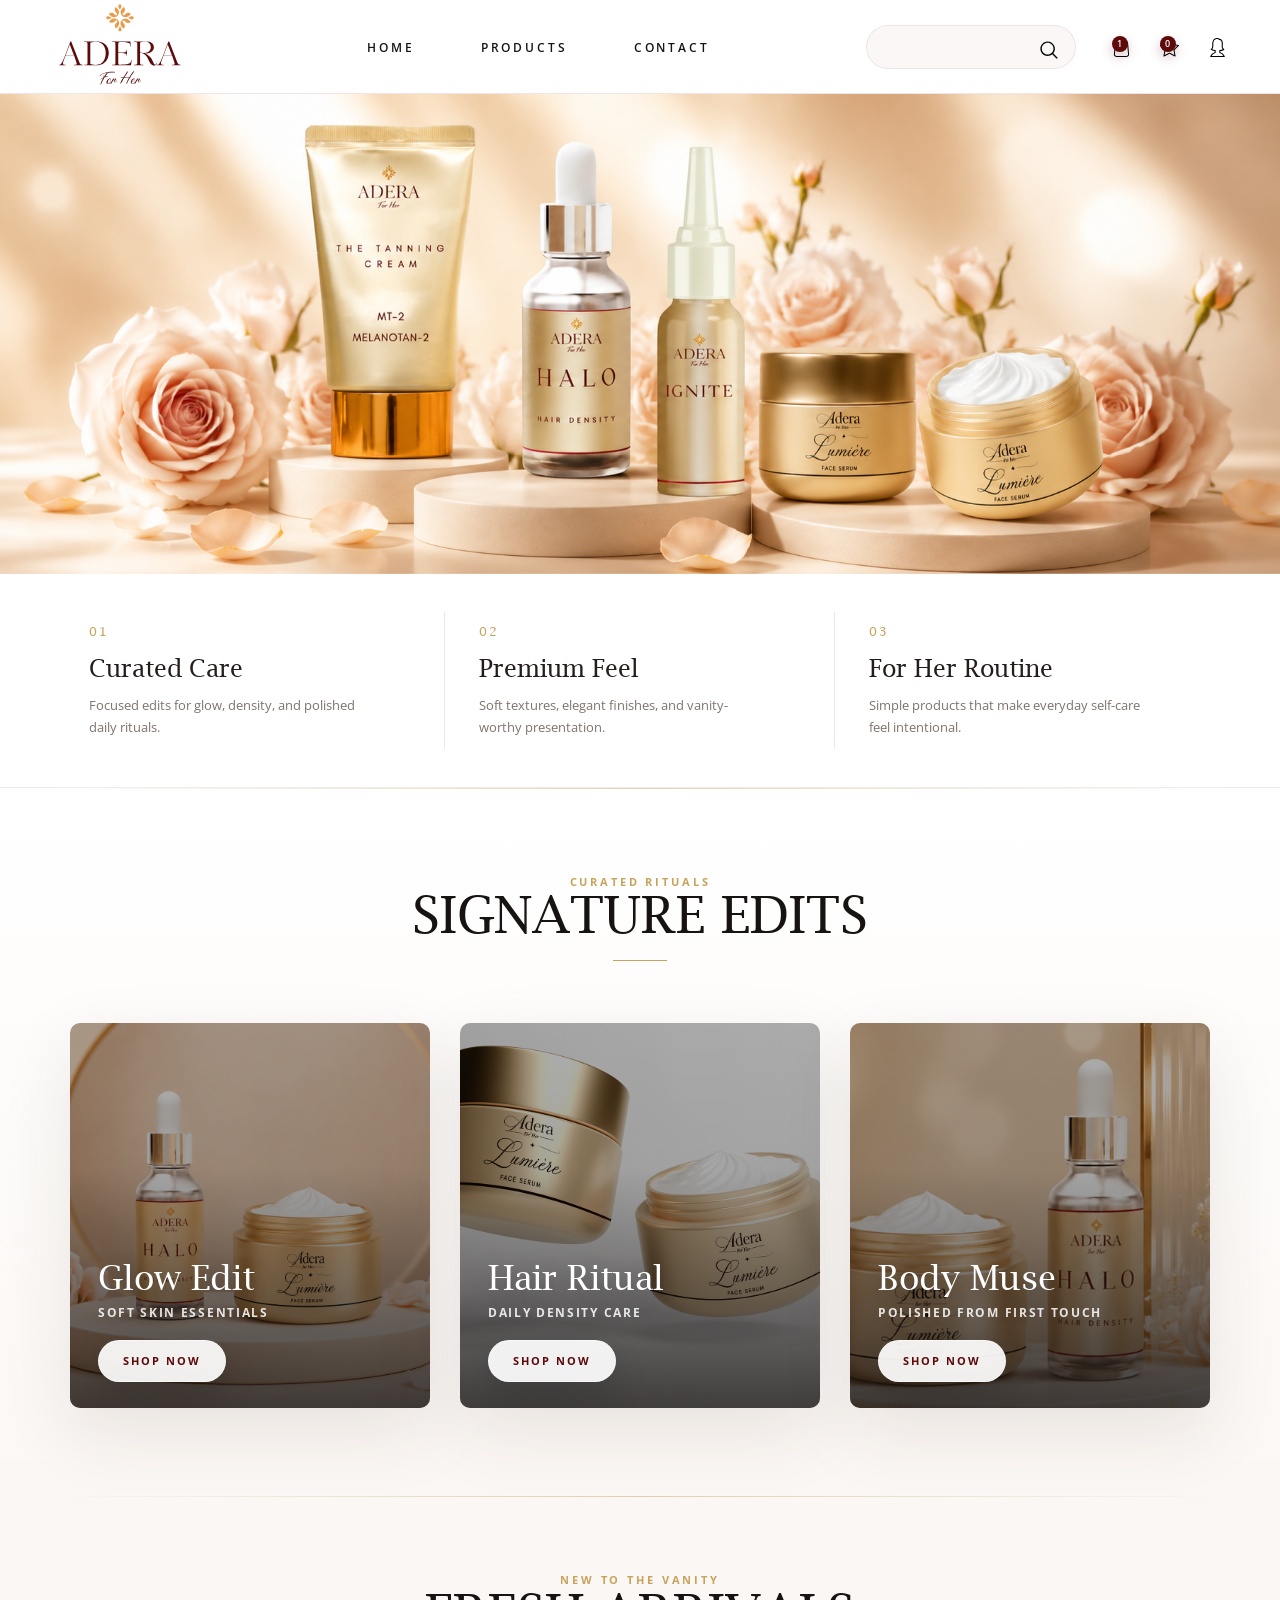
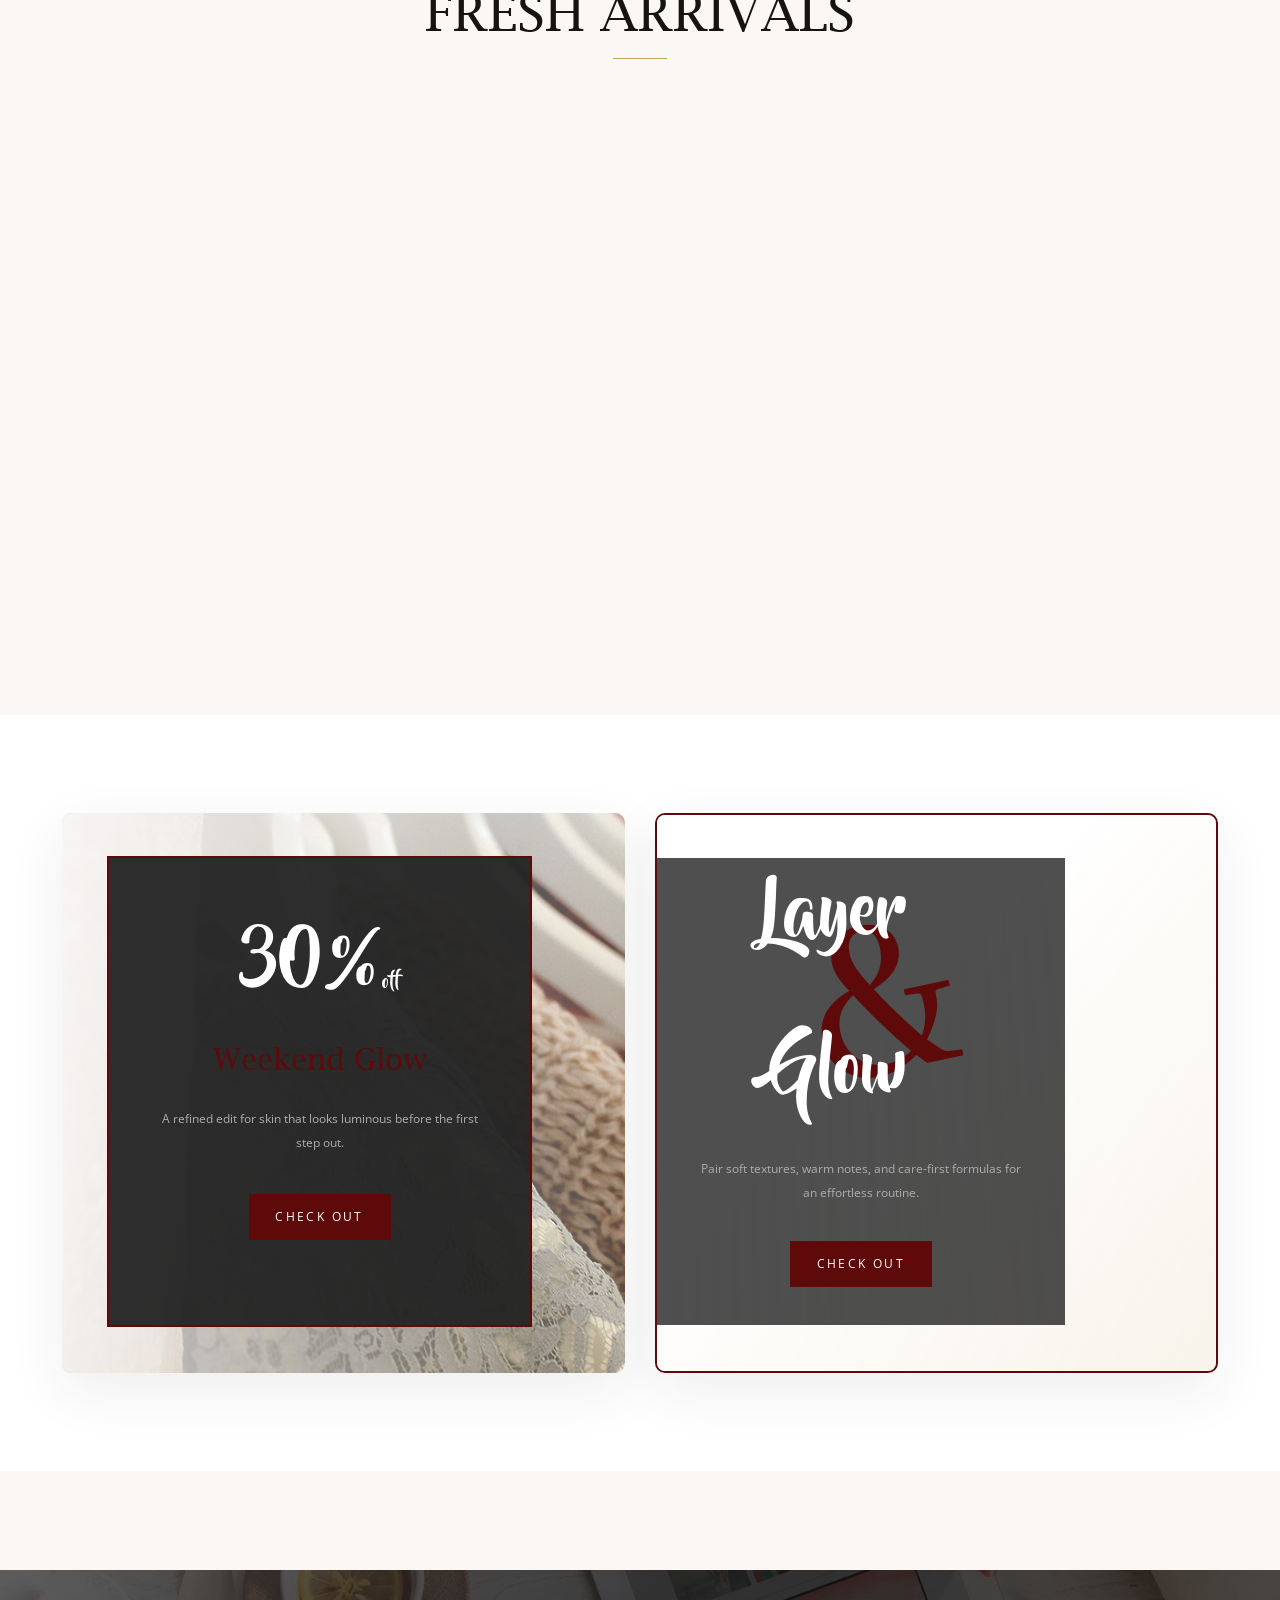
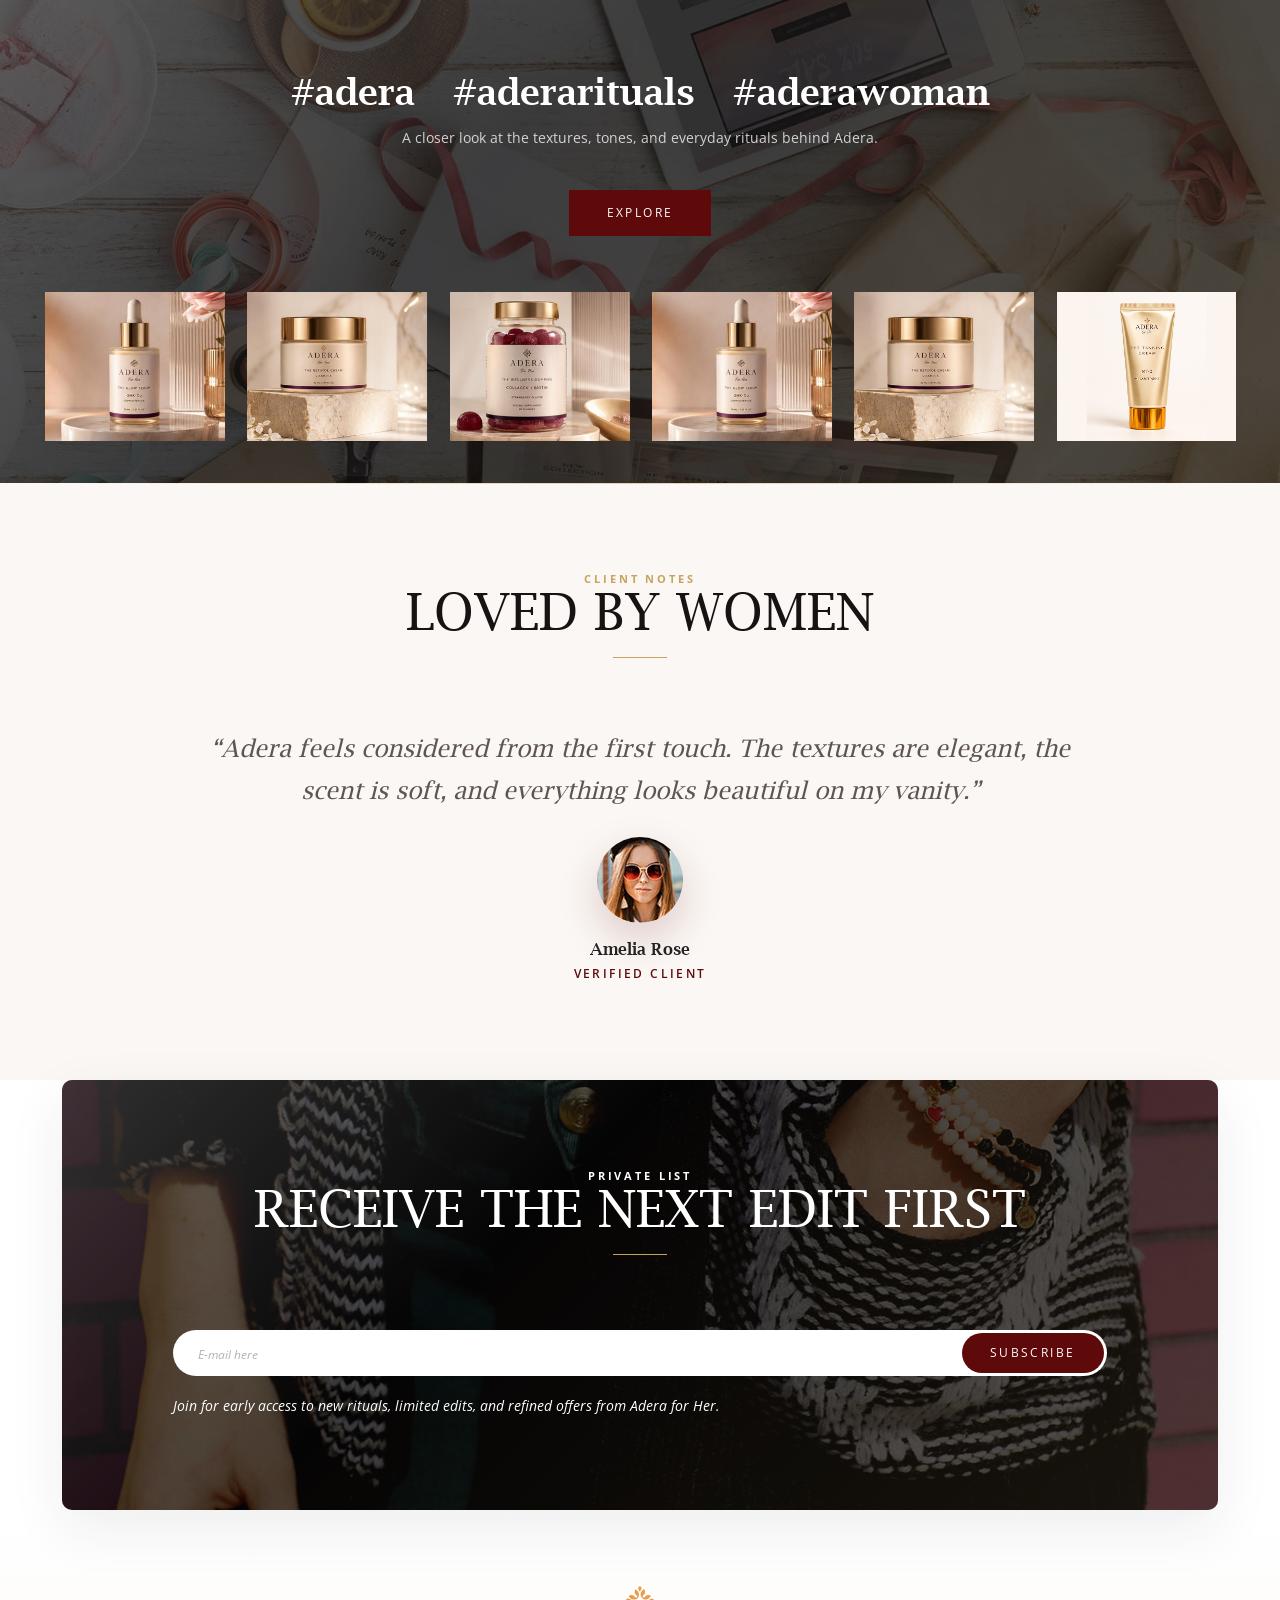
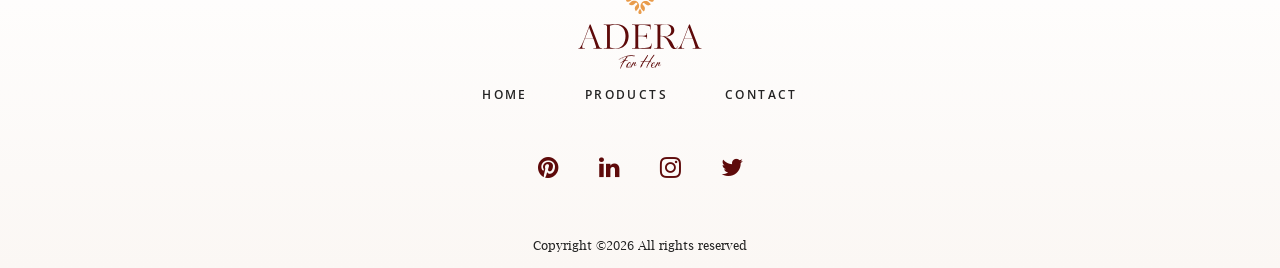
==== index.html @ 0f249349 "website" ====
<!DOCTYPE html>
<html lang="en">
<head>
<title>Adera for Her</title>
<meta charset="utf-8">
<meta http-equiv="X-UA-Compatible" content="IE=edge">
<meta name="description" content="Adera for Her premium beauty and self-care edits">
<meta name="viewport" content="width=device-width, initial-scale=1">
<link rel="stylesheet" type="text/css" href="styles/bootstrap4/bootstrap.min.css">
<link href="plugins/font-awesome-4.7.0/css/font-awesome.min.css" rel="stylesheet" type="text/css">
<link rel="stylesheet" type="text/css" href="plugins/OwlCarousel2-2.2.1/owl.carousel.css">
<link rel="stylesheet" type="text/css" href="plugins/OwlCarousel2-2.2.1/owl.theme.default.css">
<link rel="stylesheet" type="text/css" href="plugins/OwlCarousel2-2.2.1/animate.css">
<link href="plugins/colorbox/colorbox.css" rel="stylesheet" type="text/css">
<link rel="stylesheet" type="text/css" href="styles/main_styles.css">
<link rel="stylesheet" type="text/css" href="styles/responsive.css">
</head>
<body>

<div class="super_container">
	
	<!-- Header -->

	<header class="header">
		<div class="header_inner d-flex flex-row align-items-center justify-content-start">
			<div class="logo"><a href="/">
				<img src="images/Logo PNG.svg" alt="">
			</a></div>
			<nav class="main_nav">
				<ul>
					<li><a href="index.html">home</a></li>
					<!-- <li><a href="categories.html">clothes</a></li>
					<li><a href="categories.html">accessories</a></li>
					<li><a href="categories.html">lingerie</a></li>
					<li><a href="contact.html">contact</a></li> -->
					<li><a href="#products">Products</a></li>
					<li><a href="#newsletter">Contact</a></li>
				</ul>
			</nav>
			<div class="header_content ml-auto">
				<div class="search header_search">
					<form action="#">
						<input type="search" class="search_input" required="required">
						<button type="submit" id="search_button" class="search_button"><img src="images/magnifying-glass.svg" alt=""></button>
					</form>
				</div>
				<div class="shopping">
					<!-- Cart -->
					<a href="#">
						<div class="cart">
							<img src="images/shopping-bag.svg" alt="">
							<div class="cart_num_container">
								<div class="cart_num_inner">
									<div class="cart_num">1</div>
								</div>
							</div>
						</div>
					</a>
					<!-- Star -->
					<a href="#">
						<div class="star">
							<img src="images/star.svg" alt="">
							<div class="star_num_container">
								<div class="star_num_inner">
									<div class="star_num">0</div>
								</div>
							</div>
						</div>
					</a>
					<!-- Avatar -->
					<a href="#">
						<div class="avatar">
							<img src="images/avatar.svg" alt="">
						</div>
					</a>
				</div>
			</div>

			<div class="burger_container d-flex flex-column align-items-center justify-content-around menu_mm"><div></div><div></div><div></div></div>
		</div>
	</header>

	<!-- Menu -->

	<div class="menu d-flex flex-column align-items-end justify-content-start text-right menu_mm trans_400">
		<div class="menu_close_container"><div class="menu_close"><div></div><div></div></div></div>
		<div class="logo menu_mm"><a href="#">Adera</a></div>
		<div class="search">
			<form action="#">
				<input type="search" class="search_input menu_mm" required="required">
				<button type="submit" id="search_button_menu" class="search_button menu_mm"><img class="menu_mm" src="images/magnifying-glass.svg" alt=""></button>
			</form>
		</div>
		<nav class="menu_nav">
			<ul class="menu_mm">
				<li class="menu_mm"><a href="index.html">home</a></li>
				<li class="menu_mm"><a href="#products">products</a></li>
				<li class="menu_mm"><a href="#newsletter">contact</a></li>
			</ul>
		</nav>
	</div>

	<!-- Home -->

	<div class="home">
		
		<!-- Home Slider -->

		<div class="home_slider_container">
			<div class="owl-carousel owl-theme home_slider">
				
				<!-- Home Slider Item -->
				<!-- <div class="owl-item">
					<div class="home_slider_background" style="background-image:url(images/ )"></div>
					<div class="home_slider_content">
						<div class="home_slider_content_inner">
							<div class="home_slider_subtitle">Adera for Her</div>
							<div class="home_slider_title">Quiet Luxury</div>
						</div>	
					</div>
				</div> -->

				<!-- Home Slider Item -->
				<div class="owl-item">
					<div class="home_slider_background" style="background-image:url(images/img-1.png)"></div>
				</div>

				<!-- Home Slider Item -->
				<!-- <div class="owl-item">
					<div class="home_slider_background" style="background-image:url(images/home_slider_1.jpg)"></div>
					<div class="home_slider_content">
						<div class="home_slider_content_inner">
							<div class="home_slider_subtitle">Adera for Her</div>
							<div class="home_slider_title">Quiet Luxury</div>
						</div>	
					</div>
				</div> -->

			</div>
			
			<!-- Home Slider Nav -->

			<!-- <div class="home_slider_next d-flex flex-column align-items-center justify-content-center"><img src="images/arrow_r.png" alt=""></div> -->

			<!-- Home Slider Dots -->

			<div class="home_slider_dots_container">
				<div class="container">
					<div class="row">
						<div class="col">
							<div class="home_slider_dots">
								<ul id="home_slider_custom_dots" class="home_slider_custom_dots">
									<li class="home_slider_custom_dot active">01.<div></div></li>
									<li class="home_slider_custom_dot">02.<div></div></li>
									<li class="home_slider_custom_dot">03.<div></div></li>
								</ul>
							</div>
						</div>
					</div>
				</div>		
			</div>
		</div>
	</div>

	<!-- Brand Promise -->

	<div class="brand_promise">
		<div class="container">
			<div class="row brand_promise_row">
				<div class="col-md-4 brand_promise_item">
					<div class="brand_promise_label">01</div>
					<div class="brand_promise_title">Curated Care</div>
					<div class="brand_promise_text">Focused edits for glow, density, and polished daily rituals.</div>
				</div>
				<div class="col-md-4 brand_promise_item">
					<div class="brand_promise_label">02</div>
					<div class="brand_promise_title">Premium Feel</div>
					<div class="brand_promise_text">Soft textures, elegant finishes, and vanity-worthy presentation.</div>
				</div>
				<div class="col-md-4 brand_promise_item">
					<div class="brand_promise_label">03</div>
					<div class="brand_promise_title">For Her Routine</div>
					<div class="brand_promise_text">Simple products that make everyday self-care feel intentional.</div>
				</div>
			</div>
		</div>
	</div>

	<!-- Promo -->

	<div class="promo">
		<div class="container">
			<div class="row">
				<div class="col">
					<div class="section_title_container text-center">
						<div class="section_subtitle">curated rituals</div>
						<div class="section_title">signature edits</div>
					</div>
				</div>
			</div>
			<div class="row promo_container">

				<!-- Promo Item -->
				<div class="col-lg-4 promo_col">
					<div class="promo_item">
						<div class="promo_image">
							<img src="images/promo-1.png" alt="">
							<div class="promo_content promo_content_1">
								<div class="promo_title">Glow Edit</div>
								<div class="promo_subtitle">soft skin essentials</div>
							</div>
						</div>
						<div class="promo_link"><a href="#">Shop Now</a></div>
					</div>
				</div>

				<!-- Promo Item -->
				<div class="col-lg-4 promo_col">
					<div class="promo_item">
						<div class="promo_image">
							<img src="images/promo-3.png" alt="">
							<div class="promo_content promo_content_2">
								<div class="promo_title">Hair Ritual</div>
								<div class="promo_subtitle">daily density care</div>
							</div>
						</div>
						<div class="promo_link"><a href="#">Shop Now</a></div>
					</div>
				</div>

				<!-- Promo Item -->
				<div class="col-lg-4 promo_col">
					<div class="promo_item">
						<div class="promo_image">
							<img src="images/promo-2.png" alt="">
							<div class="promo_content promo_content_3">
								<div class="promo_title">Body Muse</div>
								<div class="promo_subtitle">polished from first touch</div>
							</div>
						</div>
						<div class="promo_link"><a href="#">Shop Now</a></div>
					</div>
				</div>

			</div>
		</div>
	</div>

	<!-- New Arrivals -->

	<div class="arrivals" id="products">
		<div class="container">
			<div class="row">
				<div class="col">
					<div class="section_title_container text-center">
						<div class="section_subtitle">new to the vanity</div>
						<div class="section_title">fresh arrivals</div>
					</div>
				</div>
			</div>
			<div class="row products_container">

				<!-- Product -->
				<div class="col-lg-4 product_col">
					<div class="product">
						<div class="product_image">
							<img src="images/product-1.png" alt="">
						</div>
						<div class="rating rating_4">
							<i class="fa fa-star"></i>
							<i class="fa fa-star"></i>
							<i class="fa fa-star"></i>
							<i class="fa fa-star"></i>
							<i class="fa fa-star"></i>
						</div>
						<div class="product_content clearfix">
							<div class="product_info">
								<div class="product_name"><a href="product.html">The Tanning Cream</a></div>
								<div class="product_note">Silky bronze finish for a soft, even glow.</div>
								<div class="product_price">$45.00</div>
							</div>
							<div class="product_options">
								<div class="product_buy product_option"><img src="images/shopping-bag-white.svg" alt=""></div>
								<div class="product_fav product_option">+</div>
							</div>
						</div>
					</div>
				</div>

				<!-- Product -->
				<div class="col-lg-4 product_col">
					<div class="product">
						<div class="product_image">
							<img src="images/product-2.png" alt="">
						</div>
						<div class="rating rating_4">
							<i class="fa fa-star"></i>
							<i class="fa fa-star"></i>
							<i class="fa fa-star"></i>
							<i class="fa fa-star"></i>
							<i class="fa fa-star"></i>
						</div>
						<div class="product_content clearfix">
							<div class="product_info">
								<div class="product_name"><a href="product.html">Halo Hair Density</a></div>
								<div class="product_note">Daily care for fuller-looking, polished hair.</div>
								<div class="product_price">$35.00</div>
							</div>
							<div class="product_options">
								<div class="product_buy product_option"><img src="images/shopping-bag-white.svg" alt=""></div>
								<div class="product_fav product_option">+</div>
							</div>
						</div>
					</div>
				</div>

				<!-- Product -->
				<div class="col-lg-4 product_col">
					<div class="product">
						<div class="product_image">
							<img src="images/product-3.png" alt="">
						</div>
						<div class="rating rating_4">
							<i class="fa fa-star"></i>
							<i class="fa fa-star"></i>
							<i class="fa fa-star"></i>
							<i class="fa fa-star"></i>
							<i class="fa fa-star"></i>
						</div>
						<div class="product_content clearfix">
							<div class="product_info">
								<div class="product_name"><a href="product.html">Satin Body Polish</a></div>
								<div class="product_note">A luminous cream ritual for touchable skin.</div>
								<div class="product_price">$145.00</div>
							</div>
							<div class="product_options">
								<div class="product_buy product_option"><img src="images/shopping-bag-white.svg" alt=""></div>
								<div class="product_fav product_option">+</div>
							</div>
						</div>
					</div>
				</div>

			</div>
		</div>
	</div>

	<!-- Extra -->

	<div class="extra clearfix">
		<div class="extra_promo extra_promo_1">
			<div class="extra_promo_image" style="background-image:url(images/extra_1.jpg)"></div>
			<div class="extra_1_content d-flex flex-column align-items-center justify-content-center text-center">
				<div class="extra_1_price">30%<span>off</span></div>
				<div class="extra_1_title">Weekend Glow</div>
				<div class="extra_1_text">A refined edit for skin that looks luminous before the first step out.</div>
				<div class="button extra_1_button"><a href="checkout.html">check out</a></div>
			</div>
		</div>
		<div class="extra_promo extra_promo_2">
			<div class="extra_promo_image" style="background-image:url(images/all-img.png)"></div>
			<div class="extra_2_content d-flex flex-column align-items-center justify-content-center text-center">
				<div class="extra_2_title">
					<div class="extra_2_center">&</div>
					<div class="extra_2_top">Layer</div>
					<div class="extra_2_bottom">Glow</div>
				</div>
				<div class="extra_2_text">Pair soft textures, warm notes, and care-first formulas for an effortless routine.</div>
				<div class="button extra_2_button"><a href="checkout.html">check out</a></div>
			</div>
		</div>
	</div>

	<!-- Gallery -->

	<div class="gallery">
		<div class="gallery_image" style="background-image:url(images/gallery.jpg)"></div>
		<div class="container">
			<div class="row">
				<div class="col">
					<div class="gallery_title text-center">
						<ul>
							<li><a href="#">#adera</a></li>
							<li><a href="#">#aderarituals</a></li>
							<li><a href="#">#aderawoman</a></li>
						</ul>
					</div>
					<div class="gallery_text text-center">A closer look at the textures, tones, and everyday rituals behind Adera.</div>
					<div class="button gallery_button"><a href="#">explore</a></div>
				</div>
			</div>
		</div>	
		<div class="gallery_slider_container">
			
			<!-- Gallery Slider -->
			<div class="owl-carousel owl-theme gallery_slider">
				
				<!-- Gallery Item -->
				<div class="owl-item gallery_item">
					<a class="colorbox" href="images/gallery_1.jpg">
						<img src="images/gallery_1.png" alt="">
					</a>
				</div>

				<!-- Gallery Item -->
				<div class="owl-item gallery_item">
					<a class="colorbox" href="images/gallery_2.jpg">
						<img src="images/gallery_2.png" alt="">
					</a>
				</div>

				<!-- Gallery Item -->
				<div class="owl-item gallery_item">
					<a class="colorbox" href="images/gallery_3.jpg">
						<img src="images/gallery_3.png" alt="">
					</a>
				</div>

				<!-- Gallery Item -->
				<div class="owl-item gallery_item">
					<a class="colorbox" href="images/gallery_4.jpg">
						<img src="images/gallery_1.png" alt="">
					</a>
				</div>

				<!-- Gallery Item -->
				<div class="owl-item gallery_item">
					<a class="colorbox" href="images/gallery_5.jpg">
						<img src="images/gallery_2.png" alt="">
					</a>
				</div>

				<!-- Gallery Item -->
				<div class="owl-item gallery_item">
					<a class="colorbox" href="images/gallery_6.jpg">
						<img src="images/gallery_6.jpg" alt="">
					</a>
				</div>

			</div>
		</div>	
	</div>

	<!-- Testimonials -->

	<div class="testimonials">
		<div class="container">
			<div class="row">
				<div class="col">
					<div class="section_title_container text-center">
						<div class="section_subtitle">client notes</div>
						<div class="section_title">loved by women</div>
					</div>
				</div>
			</div>
			<div class="row test_slider_container">
				<div class="col">

					<!-- Testimonials Slider -->
					<div class="owl-carousel owl-theme test_slider text-center">

						<!-- Testimonial Item -->
						<div class="owl-item">
							<div class="test_text">“Adera feels considered from the first touch. The textures are elegant, the scent is soft, and everything looks beautiful on my vanity.”</div>
							<div class="test_content">
								<div class="test_image"><img src="images/testimonials.jpg" alt=""></div>
								<div class="test_name">Amelia Rose</div>
								<div class="test_title">verified client</div>
							</div>
						</div>

						<!-- Testimonial Item -->
						<div class="owl-item">
							<div class="test_text">“The routine is simple but it feels indulgent. My skin looks polished without feeling heavy or overdone.”</div>
							<div class="test_content">
								<div class="test_image"><img src="images/testimonials.jpg" alt=""></div>
								<div class="test_name">Nora James</div>
								<div class="test_title">verified client</div>
							</div>
						</div>

						<!-- Testimonial Item -->
						<div class="owl-item">
							<div class="test_text">“I came for one product and ended up making Adera part of my weekly ritual. It feels modern, feminine, and premium.”</div>
							<div class="test_content">
								<div class="test_image"><img src="images/testimonials.jpg" alt=""></div>
								<div class="test_name">Sofia Lane</div>
								<div class="test_title">verified client</div>
							</div>
						</div>

					</div>

				</div>
			</div>
		</div>
	</div>

	<!-- Newsletter -->

	<div class="newsletter" id="newsletter">
		<div class="newsletter_content">
			<div class="newsletter_image" style="background-image:url(images/newsletter.jpg)"></div>
			<div class="container">
				<div class="row">
					<div class="col">
						<div class="section_title_container text-center">
							<div class="section_subtitle">private list</div>
							<div class="section_title">receive the next edit first</div>
						</div>
					</div>
				</div>
				<div class="row newsletter_container">
					<div class="col-lg-10 offset-lg-1">
						<div class="newsletter_form_container">
							<form action="#">
								<input type="email" class="newsletter_input" required="required" placeholder="E-mail here">
								<button type="submit" class="newsletter_button">subscribe</button>
							</form>
						</div>
						<div class="newsletter_text">Join for early access to new rituals, limited edits, and refined offers from Adera for Her.</div>
					</div>
				</div>
			</div>
		</div>
	</div>

	<!-- Footer -->

	<footer class="footer">
		<div class="container">
			<div class="row">
				<div class="col text-center">
					<div class="footer_logo"><a href="/">
						<img src="images/Logo PNG.svg" alt="">
					</a></div>
					<nav class="footer_nav">
						<ul>
							<li><a href="index.html">home</a></li>
							<!-- <li><a href="categories.html">clothes</a></li>
							<li><a href="categories.html">accessories</a></li>
							<li><a href="categories.html">lingerie</a></li>
							<li><a href="contact.html">contact</a></li> -->
							<li><a href="#products">Products</a></li>
							<li><a href="#newsletter">contact</a></li>
						</ul>
					</nav>
					<div class="footer_social">
						<ul>
							<li><a href="#"><i class="fa fa-pinterest" aria-hidden="true"></i></a></li>
							<li><a href="#"><i class="fa fa-linkedin" aria-hidden="true"></i></a></li>
							<li><a href="#"><i class="fa fa-instagram" aria-hidden="true"></i></a></li>
							<!-- <li><a href="#"><i class="fa fa-reddit-alien" aria-hidden="true"></i></a></li> -->
							<li><a href="#"><i class="fa fa-twitter" aria-hidden="true"></i></a></li>
						</ul>
					</div>
					<div class="copyright"><!-- Link back to Colorlib can't be removed. Template is licensed under CC BY 3.0. -->
Copyright &copy;<script>document.write(new Date().getFullYear());</script> All rights reserved </a>
<!-- Link back to Colorlib can't be removed. Template is licensed under CC BY 3.0. --></div>
				</div>
			</div>
		</div>
	</footer>
</div>

<script src="js/jquery-3.2.1.min.js"></script>
<script src="styles/bootstrap4/popper.js"></script>
<script src="styles/bootstrap4/bootstrap.min.js"></script>
<script src="plugins/OwlCarousel2-2.2.1/owl.carousel.js"></script>
<script src="plugins/easing/easing.js"></script>
<script src="plugins/parallax-js-master/parallax.min.js"></script>
<script src="plugins/colorbox/jquery.colorbox-min.js"></script>
<script src="js/custom.js"></script>
</body>
</html>
---- plugins/colorbox/colorbox.css ----
/*
    Colorbox Core Style:
    The following CSS is consistent between example themes and should not be altered.
*/
#colorbox, #cboxOverlay, #cboxWrapper{position:absolute; top:0; left:0; z-index:9999; overflow:hidden; -webkit-transform: translate3d(0,0,0);}
#cboxWrapper {max-width:none;}
#cboxOverlay{position:fixed; width:100%; height:100%;}
#cboxMiddleLeft, #cboxBottomLeft{clear:left;}
#cboxContent{position:relative;}
#cboxLoadedContent{overflow:auto; -webkit-overflow-scrolling: touch;}
#cboxTitle{margin:0;}
#cboxLoadingOverlay, #cboxLoadingGraphic{position:absolute; top:0; left:0; width:100%; height:100%;}
#cboxPrevious, #cboxNext, #cboxClose, #cboxSlideshow{cursor:pointer;}
.cboxPhoto{float:left; margin:auto; border:0; display:block; max-width:none; -ms-interpolation-mode:bicubic;}
.cboxIframe{width:100%; height:100%; display:block; border:0; padding:0; margin:0;}
#colorbox, #cboxContent, #cboxLoadedContent{box-sizing:content-box; -moz-box-sizing:content-box; -webkit-box-sizing:content-box;}

/* 
    User Style:
    Change the following styles to modify the appearance of Colorbox.  They are
    ordered & tabbed in a way that represents the nesting of the generated HTML.
*/
#cboxOverlay
{
    /*background:url(images/overlay.png) repeat 0 0;*/
    background: rgba(0,0,0,0.95);
    opacity: 0.9; filter: alpha(opacity = 90);
}
#colorbox{outline:0;}
    #cboxTopLeft{width:21px; height:21px; background:url(images/controls.png) no-repeat -101px 0;}
    #cboxTopRight{width:21px; height:21px; background:url(images/controls.png) no-repeat -130px 0;}
    #cboxBottomLeft{width:21px; height:21px; background:url(images/controls.png) no-repeat -101px -29px;}
    #cboxBottomRight{width:21px; height:21px; background:url(images/controls.png) no-repeat -130px -29px;}
    #cboxMiddleLeft{width:21px; background:url(images/controls.png) left top repeat-y;}
    #cboxMiddleRight{width:21px; background:url(images/controls.png) right top repeat-y;}
    #cboxTopCenter{height:21px; background:url(images/border.png) 0 0 repeat-x;}
    #cboxBottomCenter{height:21px; background:url(images/border.png) 0 -29px repeat-x;}
    #cboxContent{background:#fff; overflow:hidden;}
        .cboxIframe{background:#fff;}
        #cboxError{padding:50px; border:1px solid #ccc;}
        #cboxLoadedContent{margin-bottom:28px;}
        #cboxTitle{position:absolute; bottom:4px; left:0; text-align:center; width:100%; color:#949494;}
        #cboxCurrent{position:absolute; bottom:4px; left:58px; color:#949494;}
        #cboxLoadingOverlay{background:url(images/loading_background.png) no-repeat center center;}
        #cboxLoadingGraphic{background:url(images/loading.gif) no-repeat center center;}

        /* these elements are buttons, and may need to have additional styles reset to avoid unwanted base styles */
        #cboxPrevious, #cboxNext, #cboxSlideshow, #cboxClose {border:0; padding:0; margin:0; overflow:visible; width:auto; background:none; }
        
        /* avoid outlines on :active (mouseclick), but preserve outlines on :focus (tabbed navigating) */
        #cboxPrevious:active, #cboxNext:active, #cboxSlideshow:active, #cboxClose:active {outline:0;}

        #cboxSlideshow{position:absolute; bottom:4px; right:30px; color:#0092ef;}
        #cboxPrevious{position:absolute; bottom:0; left:0; background:url(images/controls.png) no-repeat -75px 0; width:25px; height:25px; text-indent:-9999px;}
        #cboxPrevious:hover{background-position:-75px -25px;}
        #cboxNext{position:absolute; bottom:0; left:27px; background:url(images/controls.png) no-repeat -50px 0; width:25px; height:25px; text-indent:-9999px;}
        #cboxNext:hover{background-position:-50px -25px;}
        #cboxClose{position:absolute; bottom:0; right:0; background:url(images/controls.png) no-repeat -25px 0; width:25px; height:25px; text-indent:-9999px;}
        #cboxClose:hover{background-position:-25px -25px;}

/*
  The following fixes a problem where IE7 and IE8 replace a PNG's alpha transparency with a black fill
  when an alpha filter (opacity change) is set on the element or ancestor element.  This style is not applied to or needed in IE9.
  See: http://jacklmoore.com/notes/ie-transparency-problems/
*/
.cboxIE #cboxTopLeft,
.cboxIE #cboxTopCenter,
.cboxIE #cboxTopRight,
.cboxIE #cboxBottomLeft,
.cboxIE #cboxBottomCenter,
.cboxIE #cboxBottomRight,
.cboxIE #cboxMiddleLeft,
.cboxIE #cboxMiddleRight {
    filter: progid:DXImageTransform.Microsoft.gradient(startColorstr=#00FFFFFF,endColorstr=#00FFFFFF);
}
---- styles/main_styles.css ----
@charset "utf-8";
/* CSS Document */

/******************************

[Table of Contents]

1. Fonts
2. Body and some general stuff
3. Header
	3.1 Header - Logo
	3.2 Header - Main Navigation
	3.3 Header - Search
	3.4 Header - Shopping
	3.5 Header - Burger
4. Home
	4.1 Home Slider
5. Menu
6. Promo
7. New Arrivals
8. Extra
9. Gallery
10. Testimonials
11. Newsletter
12. Footer


******************************/

/***********
1. Fonts
***********/

@import url('https://fonts.googleapis.com/css?family=Open+Sans:300,400,600,700,800');
@font-face
{
	font-family: 'Lucida';
	src: url('../fonts/lucida_bright_regular.ttf')  format('truetype');
}
@font-face
{
	font-family: 'Lucida';
	src: url('../fonts/lucida_bright_demi.ttf')  format('truetype');
	font-weight: 700;
}
@font-face
{
	font-family: 'Beyond';
	src: url('../fonts/beyond_the_mountains.otf')  format('opentype'),
		 url('../fonts/beyond_the_mountains.ttf')  format('truetype');
}

/*********************************
2. Body and some general stuff
*********************************/

*
{
	margin: 0;
	padding: 0;
	-webkit-font-smoothing: antialiased;
	-webkit-text-shadow: rgba(0,0,0,.01) 0 0 1px;
	text-shadow: rgba(0,0,0,.01) 0 0 1px;
}
body
{
	font-family: 'Open Sans', sans-serif;
	font-size: 14px;
	font-weight: 400;
	background: #FFFFFF;
	color: #2f2f2f;
}
div
{
	display: block;
	position: relative;
	-webkit-box-sizing: border-box;
    -moz-box-sizing: border-box;
    box-sizing: border-box;
}
ul
{
	list-style: none;
	margin-bottom: 0px;
}
p
{
	font-family: 'Open Sans', sans-serif;
	font-size: 14px;
	line-height: 2;
	font-weight: 400;
	color: #929191;
	-webkit-font-smoothing: antialiased;
	-webkit-text-shadow: rgba(0,0,0,.01) 0 0 1px;
	text-shadow: rgba(0,0,0,.01) 0 0 1px;
}
p a
{
	display: inline;
	position: relative;
	color: inherit;
	border-bottom: solid 1px #ffa07f;
	-webkit-transition: all 200ms ease;
	-moz-transition: all 200ms ease;
	-ms-transition: all 200ms ease;
	-o-transition: all 200ms ease;
	transition: all 200ms ease;
}
a, a:hover, a:visited, a:active, a:link
{
	text-decoration: none;
	-webkit-font-smoothing: antialiased;
	-webkit-text-shadow: rgba(0,0,0,.01) 0 0 1px;
	text-shadow: rgba(0,0,0,.01) 0 0 1px;
}
p a:active
{
	position: relative;
	color: #FF6347;
}
p a:hover
{
	color: #FFFFFF;
	background: #ffa07f;
}
p a:hover::after
{
	opacity: 0.2;
}
::selection
{
	
}
p::selection
{
	
}
h1{font-size: 48px;}
h2{font-size: 36px;}
h3{font-size: 24px;}
h4{font-size: 18px;}
h5{font-size: 14px;}
h1, h2, h3, h4, h5, h6
{
	font-family: 'Open Sans', sans-serif;
	-webkit-font-smoothing: antialiased;
	-webkit-text-shadow: rgba(0,0,0,.01) 0 0 1px;
	text-shadow: rgba(0,0,0,.01) 0 0 1px;
}
h1::selection, 
h2::selection, 
h3::selection, 
h4::selection, 
h5::selection, 
h6::selection
{
	
}
.form-control
{
	color: #db5246;
}
section
{
	display: block;
	position: relative;
	box-sizing: border-box;
}
.clear
{
	clear: both;
}
.clearfix::before, .clearfix::after
{
	content: "";
	display: table;
}
.clearfix::after
{
	clear: both;
}
.clearfix
{
	zoom: 1;
}
.float_left
{
	float: left;
}
.float_right
{
	float: right;
}
.trans_200
{
	-webkit-transition: all 200ms ease;
	-moz-transition: all 200ms ease;
	-ms-transition: all 200ms ease;
	-o-transition: all 200ms ease;
	transition: all 200ms ease;
}
.trans_300
{
	-webkit-transition: all 300ms ease;
	-moz-transition: all 300ms ease;
	-ms-transition: all 300ms ease;
	-o-transition: all 300ms ease;
	transition: all 300ms ease;
}
.trans_400
{
	-webkit-transition: all 400ms ease;
	-moz-transition: all 400ms ease;
	-ms-transition: all 400ms ease;
	-o-transition: all 400ms ease;
	transition: all 400ms ease;
}
.trans_500
{
	-webkit-transition: all 500ms ease;
	-moz-transition: all 500ms ease;
	-ms-transition: all 500ms ease;
	-o-transition: all 500ms ease;
	transition: all 500ms ease;
}
.fill_height
{
	height: 100%;
}
.super_container
{
	width: 100%;
	overflow: hidden;
}
.prlx_parent
{
	overflow: hidden;
}
.prlx
{
	height: 130% !important;
}
.nopadding
{
	padding: 0px !important;
}
.section_title_container
{

}
.section_subtitle
{
	font-size: 14px;
	font-weight: 600;
	color: #5e0a0a;
	text-transform: uppercase;
	letter-spacing: 0.2em;
}
.section_title
{
	font-family: 'Lucida', serif;
	font-size: 60px;
	text-transform: uppercase;
	color: #2f2f2f;
	margin-top: -4px;
}
.button
{
	width: 142px;
	height: 46px;
	background: #5e0a0a;
	text-align: center;
	-webkit-transition: all 200ms ease;
	-moz-transition: all 200ms ease;
	-ms-transition: all 200ms ease;
	-o-transition: all 200ms ease;
	transition: all 200ms ease;
}
.button a
{
	display: block;
	font-size: 12px;
	text-transform: uppercase;
	color: #FFFFFF;
	letter-spacing: 0.2em;
	line-height: 46px;
	-webkit-transition: all 200ms ease;
	-moz-transition: all 200ms ease;
	-ms-transition: all 200ms ease;
	-o-transition: all 200ms ease;
	transition: all 200ms ease;
}
.button:hover
{
	background: #e0e3e4;
}
.button:hover a
{
	color: #232323;
}

/*********************************
3. Header
*********************************/

.header
{
	position: fixed;
	top: 0;
	left: 0;
	width: 100%;
	height: 120px;
	background: #FFFFFF;
	z-index: 100;
	padding-left: 60px;
	padding-right: 64px;
	-webkit-transition: all 200ms ease;
	-moz-transition: all 200ms ease;
	-ms-transition: all 200ms ease;
	-o-transition: all 200ms ease;
	transition: all 200ms ease;
}
.header.scrolled
{
	height: 130px;
	box-shadow: rgba(0, 0, 0, 0.35) 0px 5px 15px;
}
.header_inner
{
	width: 100%;
	height: 100%;
}

/*********************************
3.1 Header - Logo
*********************************/

.logo a
{
	font-family: 'Lucida', serif;
	font-size: 30px;
	color: #2f2f2f;
}
.logo a img{
	width: 40%;
}

/*********************************
3.2 Header - Main Navigation
*********************************/

.main_nav
{
	/* padding-left: 252px; */
	-webkit-transform: translateY(4px);
	-moz-transform: translateY(4px);
	-ms-transform: translateY(4px);
	-o-transform: translateY(4px);
	transform: translateY(4px);
}
.main_nav ul li
{
	display: inline-block;
	margin-right: 50px;
}
.main_nav ul li:last-child
{
	margin-right: 0;
}
.main_nav ul li a
{
	font-size: 14px;
	text-transform: uppercase;
	color: #2f2f2f;
	font-weight: 600;
	letter-spacing: 0.2em;
	-webkit-transition: all 200ms ease;
	-moz-transition: all 200ms ease;
	-ms-transition: all 200ms ease;
	-o-transition: all 200ms ease;
	transition: all 200ms ease;
}
.main_nav ul li a:hover
{
	color: #5e0a0a;
}

/*********************************
3.3 Header - Search
*********************************/

.search
{
	display: inline-block;
	width: 400px;
	-webkit-transform: translateY(2px);
	-moz-transform: translateY(2px);
	-ms-transform: translateY(2px);
	-o-transform: translateY(2px);
	transform: translateY(2px);
}
.search_input
{
	width: 100%;
	height: 43px;
	background: #f9f5f5;
	border: none;
	outline: none;
	padding-left: 20px;
}
.search_button
{
	position: absolute;
	top: 45%;
	-webkit-transform: translateY(-50%);
	-moz-transform: translateY(-50%);
	-ms-transform: translateY(-50%);
	-o-transform: translateY(-50%);
	transform: translateY(-50%);
	right: 10px;
	width: 19px;
	height: 19px;
	background: transparent;
	border: none;
	outline: none;
}
.search_button:focus
{
	outline: none !important;
}
.search_button img
{
	max-width: 100%;
}

/*********************************
3.4 Header - Shopping
*********************************/

.shopping
{
	display: inline-block;
	margin-left: 111px;
	/* padding-right: 161px; */
	-webkit-transform: translateY(-2px);
	-moz-transform: translateY(-2px);
	-ms-transform: translateY(-2px);
	-o-transform: translateY(-2px);
	transform: translateY(-2px);
}
.shopping a
{
	display: inline-block;
	margin-right: 10px;
}
.shopping a:last-child
{
	margin-right: 0;
}
.cart_num_container,
.star_num_container
{
	position: absolute;
	top: 13px;
	left: -5px;
	width: 15px;
	height: 15px;
	background: #5e0a0a;
	border-radius: 50%;
}
.cart_num_inner,
.star_num_inner
{
	width: 100%;
	height: 100%;
}
.cart_num,
.star_num
{
	position: absolute;
	top: 50%;
	left: 50%;
	-webkit-transform: translate(-50%, -50%);
	-moz-transform: translate(-50%, -50%);
	-ms-transform: translate(-50%, -50%);
	-o-transform: translate(-50%, -50%);
	transform: translate(-50%, -50%);
	font-size: 9px;
	font-weight: 600;
	color: #FFFFFF;
}
.star img
{
	width: 20px;
	height: 20px;
}
.avatar img
{
	width: 20px;
	height: 20px;
}

/*********************************
3.5 Header - Burger
*********************************/

.burger_container
{
	position: absolute;
	top: calc(50% + 4px);
	-webkit-transform: translateY(-50%);
	-moz-transform: translateY(-50%);
	-ms-transform: translateY(-50%);
	-o-transform: translateY(-50%);
	transform: translateY(-50%);
	right: 0;
	width: 22px;
	height: 16px;
	cursor: pointer;
}
.burger_container div
{
	width: 100%;
	height: 2px;
	background: #232323;
	-webkit-transition: all 200ms ease;
	-moz-transition: all 200ms ease;
	-ms-transition: all 200ms ease;
	-o-transition: all 200ms ease;
	transition: all 200ms ease;
	pointer-events: none;
}
.burger_container:hover div
{
	background: #5e0a0a;
}

/*********************************
4. Home
*********************************/

.home
{
	width: 100%;
	height: 904px;
	background: #FFFFFF;
}

/*********************************
4.1 Home Slider
*********************************/

.home_slider_container
{
	width: 100%;
	height: 100%;
}
.home_slider_background
{
	position: absolute;
	top: 0;
	left: 0;
	width: 100%;
	height: 100%;
	background-repeat: no-repeat;
	background-size: cover;
	background-position: center center;
}
.home_slider_content
{
	position: absolute;
	top: 56.3%;
	left: 50%;
	-webkit-transform: translateX(-50%);
	-moz-transform: translateX(-50%);
	-ms-transform: translateX(-50%);
	-o-transform: translateX(-50%);
	transform: translateX(-50%);
	z-index: 10;
}
.home_slider_content_inner
{
	background: #5e0a0a;
}
.home_slider_title
{
	font-family: 'Lucida', serif;
	font-size: 72px;
	color: #FFFFFF;
	height: 99px;
	line-height: 99px;
	padding-left: 31px;
	padding-right: 19px;
	white-space: nowrap;
}
.home_slider_subtitle
{
	position: absolute;
	left: 50%;
	-webkit-transform: translateX(-50%);
	-moz-transform: translateX(-50%);
	-ms-transform: translateX(-50%);
	-o-transform: translateX(-50%);
	transform: translateX(-50%);
	top: -37px;
	height: 37px;
	background: #2f2f2f;
	color: #FFFFFF;
	padding-left: 34px;
	padding-right: 34px;
	line-height: 37px;
	font-family: 'Lucida', serif;
	font-size: 18px;
	white-space: nowrap;
}
.home_slider_next
{
	position: absolute;
	top: 54%;
	right: 60px;
	width: 45px;
	height: 45px;
	background: #5e0a0a;
	z-index: 10;
	border-radius: 50%;
	cursor: pointer;
	-webkit-transition: all 200ms ease;
	-moz-transition: all 200ms ease;
	-ms-transition: all 200ms ease;
	-o-transition: all 200ms ease;
	transition: all 200ms ease;
}
.home_slider_next:hover
{
	background: #2f2f2f;
}
.home_slider_dots_container
{
	position: absolute;
	bottom: 0;
	left: 0;
	width: 100%;
	z-index: 10;
}
.home_slider_dots
{
	display: inline-block;
	position: absolute;
	top: -54px;
	left: 0;
}
.home_slider_dots ul
{
	display: inline-block;
}
.home_slider_dots ul li
{
	display: inline-block;
	position: relative;
	font-family: 'Lucida', serif;
	font-size: 18px;
	color: #FFFFFF;
	margin-right: 7px;
	cursor: pointer;
}
.home_slider_dots ul li:last-child
{
	margin-right: 0;
}
.home_slider_custom_dot div
{
	display: inline-block;
	width: 0px;
	height: 1px;
	background: #FFFFFF;
	-webkit-transition: all 200ms ease;
	-moz-transition: all 200ms ease;
	-ms-transition: all 200ms ease;
	-o-transition: all 200ms ease;
	transition: all 200ms ease;
	margin-left: 4px;
	margin-right: -4px;
}
.home_slider_custom_dot.active div
{
	width: 100px;
}
.home_slider .owl-dots
{
	display: none !important;
}

/*********************************
5. Menu
*********************************/

.menu
{
	position: fixed;
	top: 0;
	right: -400px;
	width: 400px;
	height: 100vh;
	background: #FFFFFF;
	z-index: 101;
	padding-right: 60px;
	padding-top: 87px;
	padding-left: 50px;
}
.menu.active
{
	right: 0;
}
.menu_close_container
{
	position: absolute;
	top: 30px;
	right: 60px;
	width: 18px;
	height: 18px;
	transform-origin: center center;
	-webkit-transform: rotate(45deg);
	-moz-transform: rotate(45deg);
	-ms-transform: rotate(45deg);
	-o-transform: rotate(45deg);
	transform: rotate(45deg);
	cursor: pointer;
}
.menu_close
{
	width: 100%;
	height: 100%;
	transform-style: preserve-3D;
}
.menu_close div
{
	width: 100%;
	height: 2px;
	background: #232323;
	top: 8px;
	-webkit-transition: all 200ms ease;
	-moz-transition: all 200ms ease;
	-ms-transition: all 200ms ease;
	-o-transition: all 200ms ease;
	transition: all 200ms ease;
}
.menu_close div:last-of-type
{
	-webkit-transform: rotate(90deg) translateX(-2px);
	-moz-transform: rotate(90deg) translateX(-2px);
	-ms-transform: rotate(90deg) translateX(-2px);
	-o-transform: rotate(90deg) translateX(-2px);
	transform: rotate(90deg) translateX(-2px);
	transform-origin: center;
}
.menu_close:hover div
{
	background: #5e0a0a;
}
.menu .logo
{
	margin-bottom: 60px;
}
.menu_nav ul li
{
	margin-bottom: 11px;
}
.menu_nav ul li a
{
	font-size: 12px;
	text-transform: uppercase;
	color: #2f2f2f;
	font-weight: 600;
	letter-spacing: 0.2em;
	-webkit-transition: all 200ms ease;
	-moz-transition: all 200ms ease;
	-ms-transition: all 200ms ease;
	-o-transition: all 200ms ease;
	transition: all 200ms ease;
}
.menu_nav ul li a:hover
{
	color: #5e0a0a;
}
.menu .search
{
	width: 100%;
	margin-bottom: 67px;
}

/*********************************
6. Promo
*********************************/

.promo
{
	padding-top: 88px;
}
.promo_container
{
	margin-top: 75px;
}
.promo_item
{
	width: 100%;
}
.promo_image
{
	width: 100%;
}
.promo_image img
{
	max-width: 100%;
}
.promo_link
{
	width: 100%;
	height: 60px;
	background: #2f2f2f;
	text-align: center;
	-webkit-transition: all 200ms ease;
	-moz-transition: all 200ms ease;
	-ms-transition: all 200ms ease;
	-o-transition: all 200ms ease;
	transition: all 200ms ease;
}
.promo_link a
{
	display: block;
	font-family: 'Lucida', serif;
	font-size: 18px;
	color: #FFFFFF;
	line-height: 60px;
	-webkit-transition: all 200ms ease;
	-moz-transition: all 200ms ease;
	-ms-transition: all 200ms ease;
	-o-transition: all 200ms ease;
	transition: all 200ms ease;
}
.promo_link:hover
{
	background: #222222;
}
.promo_link:hover a
{
	color: #5e0a0a;
}
.promo_content
{
	position: absolute;
	top: 43.6%;
	z-index: 1;
}
.promo_content_1
{
	right: 0;
	text-align: right;
	padding-right: 14px;
}
.promo_content_2
{
	left: 0;
	width: 100%;
	text-align: center;
	background: rgba(35, 35, 35, 0.63);
	padding-bottom: 9px;
	padding-top: 2px;
}
.promo_content_3
{
	top: 30%;
	left: 15px;
	background: #232323;
	padding-left: 10px;
	text-align: right;
	padding-right: 22px;
	padding-top: 39px;
	padding-bottom: 41px;
}
.promo_title
{
	font-family: 'Lucida', serif;
	font-size: 30px;
	color: #FFFFFF;
}
.promo_subtitle
{
	font-size: 14px;
	color: #FFFFFF;
	font-weight: 600;
	text-transform: uppercase;
	margin-top: -3px;
}
.promo_content_3 .promo_subtitle
{
	text-transform: none;
	font-weight: 400;
	font-style: italic;
}

/*********************************
7. New Arrivals
*********************************/

.arrivals
{
	padding-top: 88px;
	padding-bottom: 95px;
}
.products_container
{
	margin-top: 98px;
}
.product
{

}
.product_image
{
	width: 100%;
}
.product_image img
{
	max-width: 100%;
}
.rating
{
	margin-top: 24px;
}
.rating i
{
	font-size: 10px;
	margin-right: 1px;
	color: #e0e3e4;
}
.rating i:last-child
{
	margin-right: 0px;
}
.rating_1 i:first-child{color: #f5c06f;}
.rating_2 i:first-child{color: #f5c06f;}
.rating_2 i:nth-child(2){color: #f5c06f;}
.rating_3 i:first-child{color: #f5c06f;}
.rating_3 i:nth-child(2){color: #f5c06f;}
.rating_3 i:nth-child(3){color: #f5c06f;}
.rating_4 i:first-child{color: #f5c06f;}
.rating_4 i:nth-child(2){color: #f5c06f;}
.rating_4 i:nth-child(3){color: #f5c06f;}
.rating_4 i:nth-child(4){color: #f5c06f;}
.rating_5 i:first-child{color: #f5c06f;}
.rating_5 i:nth-child(2){color: #f5c06f;}
.rating_5 i:nth-child(3){color: #f5c06f;}
.rating_5 i:nth-child(4){color: #f5c06f;}
.rating_5 i:nth-child(5){color: #f5c06f;}
.product_content
{
	margin-top: 7px;
}
.product_info
{
	float: left;
}
.product_name a
{
	font-size: 16px;
	font-weight: 600;
	color: #232323;
	-webkit-transition: all 200ms ease;
	-moz-transition: all 200ms ease;
	-ms-transition: all 200ms ease;
	-o-transition: all 200ms ease;
	transition: all 200ms ease;
}
.product_name a:hover
{
	color: #5e0a0a;
}
.product_price
{
	font-size: 24px;
	font-weight: 600;
	color: #8a8a8a;
	margin-top: 0px;
}
.product_options
{
	float: right;
	transform: translateY(11px);
}
.product_option
{
	width: 37px;
	height: 37px;
	cursor: pointer;
}
.product_buy
{
	display: inline-block;
	background: #5e0a0a;
	vertical-align: middle;
	margin-right: 4px;
	-webkit-transition: all 200ms ease;
	-moz-transition: all 200ms ease;
	-ms-transition: all 200ms ease;
	-o-transition: all 200ms ease;
	transition: all 200ms ease;
}
.product_buy img
{
	position: absolute;
	top: 50%;
	left: 50%;
	-webkit-transform: translate(-50%, -50%);
	-moz-transform: translate(-50%, -50%);
	-ms-transform: translate(-50%, -50%);
	-o-transform: translate(-50%, -50%);
	transform: translate(-50%, -50%);
	width: 23px;
	height: 23px;
}
.product_buy:hover
{
	background: #2f2f2f;
}
.product_fav
{
	display: inline-block;
	vertical-align: middle;
	font-size: 14px;
	font-weight: 600;
	color: #232323;
	background: #e0e3e4;
	line-height: 37px;
	text-align: center;
	-webkit-transition: all 200ms ease;
	-moz-transition: all 200ms ease;
	-ms-transition: all 200ms ease;
	-o-transition: all 200ms ease;
	transition: all 200ms ease;
}
.product_fav:hover
{
	color: #FFFFFF;
	background: #232323;
}

/*********************************
8. Extra
*********************************/

.extra
{
	width: 100%;
	padding-left: 62px;
	padding-right: 62px;
}
.extra_promo
{
	width: calc((100% - 30px) / 2);
	height: 616px;
	float: left;
}
.extra_promo_image
{
	position: absolute;
	top: 0;
	left: 0;
	width: 100%;
	height: 100%;
	background-repeat: no-repeat;
	background-size: cover;
	background-position: center center;
}
.extra_promo_1
{
	margin-right: 30px;
	padding-top: 43px;
	padding-left: 45px;
	padding-bottom: 46px;
	padding-right: 45px;
}
.extra_1_content
{
	max-width: 425px;
	height: 100%;
	background: rgba(35, 35, 35, 0.95);
	border: solid 2px #5e0a0a;
	padding-left: 40px;
	padding-right: 40px;
}
.extra_1_price
{
	font-family: 'Beyond', sans-serif;
	font-size: 72px;
	color: #FFFFFF;
	line-height: 0.75;
}
.extra_1_price span
{
	font-size: 18px;
}
.extra_1_title
{
	font-family: 'Lucida', serif;
	font-size: 30px;
	color: #5e0a0a;
	margin-top: 39px;
}
.extra_1_text
{
	font-size: 12px;
	color: #aeaeae;
	margin-top: 26px;
	line-height: 2;
}
.extra_1_button
{
	margin-top: 39px;
}
.extra_promo_2
{
	border: solid 2px #5e0a0a;
	padding-top: 43px;
	padding-bottom: 46px;
}
.extra_2_content
{
	max-width: 408px;
	height: 100%;
	background: rgba(35, 35, 35, 0.80);
	padding-top: 27px;
	padding-left: 37px;
	padding-right: 37px;
}
.extra_2_title
{
	transform: translateX(20px);
}
.extra_2_center
{
	font-family: 'Lucida', serif;
	font-size: 200px;
	color: #5e0a0a;
	line-height: 0.75;
	-webkit-transform: rotate(-12deg);
	-moz-transform: rotate(-12deg);
	-ms-transform: rotate(-12deg);
	-o-transform: rotate(-12deg);
	transform: rotate(-12deg);
}
.extra_2_top
{
	position: absolute;
	left: -50px;
	top: -32px;
	font-family: 'Beyond', sans-serif;
	font-size: 72px;
	line-height: 0.75;
	color: #ffffff;
}
.extra_2_bottom
{
	position: absolute;
	left: -43px;
	bottom: -28px;
	font-family: 'Beyond', sans-serif;
	font-size: 72px;
	line-height: 0.75;
	color: #ffffff;
}
.extra_2_text
{
	font-size: 12px;
	color: #aeaeae;
	margin-top: 83px;
	line-height: 2;
}
.extra_2_button
{
	margin-top: 36px;
}

/*********************************
9. Gallery
*********************************/

.gallery
{
	width: 100%;
	padding-top: 88px;
	padding-left: 44px;
	padding-right: 44px;
	padding-bottom: 42px;
	margin-top: 99px;
}
.gallery_item a
{
	display: block;
	outline: none;
}
.gallery_image
{
	position: absolute;
	top: 0;
	left: 0;
	width: 100%;
	height: 100%;
	background-repeat: no-repeat;
	background-size: cover;
	background-position: center center;
}
.gallery_title
{

}
.gallery_title ul li
{
	display: inline-block;
	margin-right: 34px;
}
.gallery_title ul li:last-child
{
	margin-right: 0;
}
.gallery_title ul li a
{
	font-family: 'Lucida', serif;
	font-size: 36px;
	font-weight: 700;
	color: #FFFFFF;
	-webkit-transition: all 200ms ease;
	-moz-transition: all 200ms ease;
	-ms-transition: all 200ms ease;
	-o-transition: all 200ms ease;
	transition: all 200ms ease;
}
.gallery_title ul li a:hover
{
	color: #5e0a0a;
}
.gallery_text
{
	font-size: 14px;
	color: #FFFFFF;
	margin-top: 5px;
}
.gallery_button
{
	margin: 0 auto;
	margin-top: 40px;
}
.gallery_slider_container
{
	margin-top: 55px;
}

/*********************************
10. Testimonials
*********************************/

.testimonials
{
	width: 100%;
	padding-top: 88px;
	padding-bottom: 93px;
}
.test_slider_container
{
	margin-top: 65px;
}
.test_text
{
	font-family: 'Lucida', serif;
	font-size: 24px;
	color: #8a8a8a;
	font-style: italic;
	line-height: 1.75;
}
.test_image
{
	width: 86px;
	height: 86px;
	border-radius: 50%;
	overflow: hidden;
	margin: 0 auto;
	margin-top: 26px;
}
.test_image img
{
	max-width: 100%;
}
.test_name
{
	font-family: 'Lucida', serif;
	font-size: 16px;
	font-weight: 700;
	color: #232323;
	margin-top: 14px;
}
.test_title
{
	font-size: 12px;
	text-transform: uppercase;
	letter-spacing: 0.2em;
	font-weight: 600;
	color: #5e0a0a;
	margin-top: 4px;
}

/*********************************
11. Newsletter
*********************************/

.newsletter
{
	width: 100%;
	padding-left: 62px;
	padding-right: 62px;
}
.newsletter_content
{
	width: 100%;
	padding-top: 88px;
	padding-bottom: 94px;
}
.newsletter_image
{
	position: absolute;
	top: 0;
	left: 0;
	width: 100%;
	height: 100%;
	background-repeat: no-repeat;
	background-size: cover;
	background-position: center center;
}
.newsletter .section_subtitle,
.newsletter .section_title
{
	color: #FFFFFF;
}
.newsletter_container
{
	margin-top: 75px;
}
.newsletter_input
{
	width: 100%;
	height: 46px;
	background: #FFFFFF;
	padding-left: 25px;
	border: none;
	outline: none;
}
.newsletter_input::-webkit-input-placeholder
{
	font-size: 12px !important;
	font-weight: 400 !important;
	font-style: italic;
	color: #b3b3b3 !important;
}
.newsletter_input:-moz-placeholder
{
	font-size: 12px !important;
	font-weight: 400 !important;
	font-style: italic;
	color: #b3b3b3 !important;
}
.newsletter_input::-moz-placeholder
{
	font-size: 12px !important;
	font-weight: 400 !important;
	font-style: italic;
	color: #b3b3b3 !important;
} 
.newsletter_input:-ms-input-placeholder
{ 
	font-size: 12px !important;
	font-weight: 400 !important;
	font-style: italic;
	color: #b3b3b3 !important;
}
.newsletter_input::input-placeholder
{
	font-size: 12px !important;
	font-weight: 400 !important;
	font-style: italic;
	color: #b3b3b3 !important;
}
.newsletter_button
{
	position: absolute;
	top: 0;
	right: 0;
	width: 142px;
	height: 46px;
	background: #5e0a0a;
	color: #FFFFFF;
	font-size: 12px;
	letter-spacing: 0.2em;
	text-transform: uppercase;
	border: none;
	outline: none;
	cursor: pointer;
	-webkit-transition: all 200ms ease;
	-moz-transition: all 200ms ease;
	-ms-transition: all 200ms ease;
	-o-transition: all 200ms ease;
	transition: all 200ms ease;
}
.newsletter_button:hover
{
	background: #e0e3e4;
	color: #232323;
}
.newsletter_text
{
	font-size: 14px;
	font-style: italic;
	color: #FFFFFF;
	margin-top: 19px;
}

/*********************************
12. Footer
*********************************/

.footer
{
	padding-top: 80px;
}
.footer_logo a
{
	font-family: 'Lucida', serif;
	font-size: 60px;
	color: #232323;
}
.footer_logo a img{
	width: 18%;
}
.footer_nav
{
	margin-top: 14px;
}
.footer_nav ul li
{
	display: inline-block;
	margin-right: 53px;
}
.footer_nav ul li:last-child
{
	margin-right: 0;
}
.footer_nav ul li a
{
	font-size: 12px;
	text-transform: uppercase;
	color: #232323;
	font-weight: 600;
	letter-spacing: 0.2em;
	-webkit-transition: all 200ms ease;
	-moz-transition: all 200ms ease;
	-ms-transition: all 200ms ease;
	-o-transition: all 200ms ease;
	transition: all 200ms ease;
}
.footer_nav ul li a:hover
{
	color: #5e0a0a;
}
.footer_social
{
	margin-top: 51px;
}
.footer_social ul li
{
	display: inline-block;
	margin-right: 36px;
}
.footer_social ul li:last-child
{
	margin-right: 0;
}
.footer_social ul li a i
{
	font-size: 24px;
	color: #5e0a0a;
	-webkit-transition: all 200ms ease;
	-moz-transition: all 200ms ease;
	-ms-transition: all 200ms ease;
	-o-transition: all 200ms ease;
	transition: all 200ms ease;
}
.footer_social ul li a i:hover
{
	color: #e0e3e4;
}
.copyright
{
	margin-top: 56px;
	padding-bottom: 13px;
	font-family: 'Lucida', serif;
	font-size: 12px;
	color: #232323;
}

/*********************************
13. Premium Homepage Polish
*********************************/

:root
{
	--adera-wine: #5e0a0a;
	--adera-ink: #171313;
	--adera-gold: #c7a45d;
	--adera-soft: #f7f2ef;
}
html
{
	scroll-behavior: smooth;
}
.header
{
	backdrop-filter: blur(16px);
	-webkit-backdrop-filter: blur(16px);
	transition: height 300ms ease, box-shadow 300ms ease, background 300ms ease;
}
.header.scrolled
{
	background: rgba(255, 255, 255, 0.94);
	box-shadow: 0 18px 45px rgba(31, 22, 18, 0.12);
}
.main_nav ul li a,
.footer_nav ul li a
{
	position: relative;
}
.main_nav ul li a::after,
.footer_nav ul li a::after
{
	content: "";
	position: absolute;
	left: 0;
	bottom: -8px;
	width: 100%;
	height: 1px;
	background: var(--adera-gold);
	transform: scaleX(0);
	transform-origin: right;
	transition: transform 260ms ease;
}
.main_nav ul li a:hover::after,
.footer_nav ul li a:hover::after
{
	transform: scaleX(1);
	transform-origin: left;
}
.home::after
{
	content: "";
	position: absolute;
	left: 0;
	top: 0;
	width: 100%;
	height: 100%;
	pointer-events: none;
	background: linear-gradient(90deg, rgba(23, 19, 19, 0.2), rgba(23, 19, 19, 0.02) 45%, rgba(94, 10, 10, 0.16));
	z-index: 1;
}
.home_slider_content,
.home_slider_dots_container
{
	z-index: 2;
}
.home_slider_background
{
	transform: scale(1.04);
	animation: aderaHeroDrift 12s ease-in-out infinite alternate;
	background-position: center right;
}
.home_slider_content_inner
{
	background: rgba(94, 10, 10, 0.9);
	box-shadow: 0 25px 70px rgba(31, 12, 12, 0.24);
}
.home_slider_title
{
	text-shadow: 0 12px 30px rgba(0, 0, 0, 0.18);
}
.home_slider_subtitle
{
	color: var(--adera-gold);
}
.section_subtitle
{
	color: var(--adera-gold);
	letter-spacing: 0.26em;
}
.section_title
{
	color: var(--adera-ink);
}
.section_title::after
{
	content: "";
	display: block;
	width: 54px;
	height: 1px;
	margin: 18px auto 0;
	background: var(--adera-gold);
}
.promo,
.arrivals,
.testimonials
{
	background: linear-gradient(180deg, #ffffff 0%, var(--adera-soft) 100%);
}
.promo_item,
.product,
.extra_promo,
.newsletter_content
{
	overflow: hidden;
	box-shadow: 0 18px 55px rgba(35, 35, 35, 0.08);
	transition: transform 350ms ease, box-shadow 350ms ease;
}
.promo_item:hover,
.product:hover,
.extra_promo:hover
{
	transform: translateY(-10px);
	box-shadow: 0 30px 80px rgba(35, 22, 20, 0.16);
}
.promo_image img,
.product_image img,
.extra_promo_image,
.gallery_item img
{
	transition: transform 700ms ease, filter 700ms ease;
}
.promo_item:hover .promo_image img,
.product:hover .product_image img,
.extra_promo:hover .extra_promo_image,
.gallery_item:hover img
{
	transform: scale(1.055);
	filter: saturate(1.06) contrast(1.03);
}
.promo_link,
.button,
.newsletter_button,
.product_buy,
.product_fav
{
	transition: transform 260ms ease, background 260ms ease, color 260ms ease, box-shadow 260ms ease;
}
.promo_link:hover,
.button:hover,
.newsletter_button:hover,
.product_buy:hover,
.product_fav:hover
{
	transform: translateY(-2px);
	box-shadow: 0 14px 34px rgba(94, 10, 10, 0.2);
}
.extra
{
	background: #ffffff;
	padding-top: 92px;
}
.extra_promo::after,
.newsletter_content::after,
.gallery::after
{
	content: "";
	position: absolute;
	inset: 0;
	pointer-events: none;
	background: linear-gradient(135deg, rgba(255,255,255,0.22), rgba(255,255,255,0) 38%, rgba(199,164,93,0.12));
}
.gallery_image,
.newsletter_image
{
	filter: saturate(0.96) contrast(1.06);
}
.gallery::before,
.newsletter_content::before
{
	content: "";
	position: absolute;
	inset: 0;
	pointer-events: none;
	background: rgba(23, 19, 19, 0.22);
	z-index: 1;
}
.gallery .container,
.gallery_slider_container,
.newsletter .container
{
	z-index: 2;
}
.test_text
{
	max-width: 920px;
	margin: 0 auto;
}
.test_image
{
	box-shadow: 0 16px 40px rgba(94, 10, 10, 0.18);
}
.footer
{
	background: linear-gradient(180deg, #ffffff 0%, #fbf7f4 100%);
}
.adera-reveal
{
	opacity: 0;
	transform: translateY(34px);
	transition: opacity 800ms ease, transform 800ms ease;
	will-change: opacity, transform;
}
.adera-reveal.adera-visible
{
	opacity: 1;
	transform: translateY(0);
}
.promo_col.adera-reveal:nth-child(2),
.product_col.adera-reveal:nth-child(2),
.gallery_item.adera-reveal:nth-child(2)
{
	transition-delay: 120ms;
}
.promo_col.adera-reveal:nth-child(3),
.product_col.adera-reveal:nth-child(3),
.gallery_item.adera-reveal:nth-child(3)
{
	transition-delay: 240ms;
}

@keyframes aderaHeroDrift
{
	from
	{
		transform: scale(1.04) translate3d(0, 0, 0);
	}
	to
	{
		transform: scale(1.09) translate3d(-14px, 8px, 0);
	}
}

@media (prefers-reduced-motion: reduce)
{
	*,
	*::before,
	*::after
	{
		animation-duration: 0.01ms !important;
		animation-iteration-count: 1 !important;
		scroll-behavior: auto !important;
		transition-duration: 0.01ms !important;
	}
	.adera-reveal
	{
		opacity: 1;
		transform: none;
	}
}

/*********************************
14. Premium Promo Cards
*********************************/

.promo
{
	padding-bottom: 88px;
	background: linear-gradient(180deg, #ffffff 0%, #fbf7f4 100%);
}
.promo_container
{
	margin-top: 62px;
	align-items: stretch;
}
.promo_item
{
	height: 100%;
	min-height: 385px;
	border-radius: 8px;
	background: #ffffff;
	box-shadow: 0 24px 70px rgba(54, 37, 30, 0.1);
	isolation: isolate;
}
.promo_image
{
	height: 385px;
	overflow: hidden;
}
.promo_image::before
{
	content: "";
	position: absolute;
	inset: 0;
	z-index: 1;
	background: linear-gradient(180deg, rgba(20, 16, 15, 0.04) 0%, rgba(20, 16, 15, 0.08) 38%, rgba(20, 16, 15, 0.72) 100%);
	pointer-events: none;
}
.promo_image img
{
	width: 100%;
	height: 100%;
	max-width: none;
	object-fit: cover;
	object-position: center;
}
.promo_content,
.promo_content_1,
.promo_content_2,
.promo_content_3
{
	left: 28px;
	right: 28px;
	top: auto;
	bottom: 86px;
	width: auto;
	padding: 0;
	background: transparent;
	text-align: left;
	z-index: 2;
}
.promo_title
{
	font-size: 34px;
	line-height: 1.1;
	text-shadow: 0 10px 28px rgba(0, 0, 0, 0.35);
}
.promo_subtitle,
.promo_content_3 .promo_subtitle
{
	margin-top: 8px;
	font-size: 12px;
	line-height: 1.5;
	font-weight: 700;
	font-style: normal;
	letter-spacing: 0.14em;
	text-transform: uppercase;
	color: rgba(255, 255, 255, 0.86);
}
.promo_link
{
	position: absolute;
	left: 28px;
	bottom: 26px;
	z-index: 2;
	width: auto;
	height: 42px;
	min-width: 128px;
	padding: 0 24px;
	border: 1px solid rgba(255, 255, 255, 0.55);
	border-radius: 999px;
	background: rgba(255, 255, 255, 0.92);
	box-shadow: 0 14px 34px rgba(0, 0, 0, 0.16);
}
.promo_link a
{
	font-family: 'Open Sans', sans-serif;
	font-size: 11px;
	font-weight: 700;
	line-height: 40px;
	letter-spacing: 0.18em;
	text-transform: uppercase;
	color: var(--adera-wine);
}
.promo_link:hover
{
	background: var(--adera-wine);
	border-color: var(--adera-wine);
}
.promo_link:hover a
{
	color: #ffffff;
}
.promo_item:hover .promo_link
{
	transform: translateY(-4px);
}

@media only screen and (max-width: 991px)
{
	.promo_item
	{
		min-height: 430px;
	}
	.promo_image
	{
		height: 430px;
	}
}

/*********************************
15. Refined Header
*********************************/

.header
{
	height: 94px;
	padding-left: 72px;
	padding-right: 72px;
	background: rgba(255, 255, 255, 0.96);
	border-bottom: 1px solid rgba(94, 10, 10, 0.1);
}
.header.scrolled
{
	height: 78px;
	box-shadow: 0 16px 42px rgba(31, 22, 18, 0.1);
}
.header_inner
{
	gap: 44px;
}
.logo
{
	flex: 0 0 190px;
}
.logo a
{
	display: inline-flex;
	align-items: center;
}
.logo a img
{
	width: 168px;
	max-width: 100%;
	display: block;
}
.main_nav
{
	flex: 1 1 auto;
	padding-left: 0;
	transform: none;
	text-align: center;
}
.main_nav ul
{
	display: inline-flex;
	align-items: center;
	gap: 46px;
}
.main_nav ul li
{
	margin-right: 0;
}
.main_nav ul li a
{
	font-size: 12px;
	letter-spacing: 0.24em;
	color: #151515;
}
.main_nav ul li a::after
{
	bottom: -12px;
	background: var(--adera-wine);
}
.header_content
{
	display: flex;
	align-items: center;
	justify-content: flex-end;
	gap: 28px;
	flex: 0 0 auto;
}
.search
{
	width: 250px;
	transform: none;
}
.search_input
{
	height: 44px;
	background: #fbf7f7;
	border: 1px solid rgba(94, 10, 10, 0.08);
	border-radius: 999px;
	padding-left: 22px;
	padding-right: 52px;
	transition: border 220ms ease, box-shadow 220ms ease, background 220ms ease;
}
.search_input:focus
{
	background: #ffffff;
	border-color: rgba(94, 10, 10, 0.28);
	box-shadow: 0 12px 30px rgba(94, 10, 10, 0.08);
}
.search_button
{
	right: 18px;
	top: 50%;
	width: 18px;
	height: 18px;
}
.shopping
{
	display: inline-flex;
	align-items: center;
	gap: 14px;
	margin-left: 0;
	padding-right: 0;
	transform: none;
}
.shopping a
{
	width: 34px;
	height: 34px;
	display: inline-flex;
	align-items: center;
	justify-content: center;
	margin-right: 0;
	border-radius: 50%;
	transition: background 220ms ease, transform 220ms ease;
}
.shopping a:hover
{
	background: #fbf3f0;
	transform: translateY(-2px);
}
.shopping img,
.star img,
.avatar img
{
	width: 19px;
	height: 19px;
}
.cart_num_container,
.star_num_container
{
	top: 0;
	left: 0;
	width: 16px;
	height: 16px;
	box-shadow: 0 5px 12px rgba(94, 10, 10, 0.25);
}

@media only screen and (max-width: 1380px)
{
	.header
	{
		padding-left: 46px;
		padding-right: 46px;
	}
	.header_inner
	{
		gap: 28px;
	}
	.logo
	{
		flex-basis: 165px;
	}
	.logo a img
	{
		width: 148px;
	}
	.main_nav
	{
		padding-left: 0;
	}
	.main_nav ul
	{
		gap: 32px;
	}
	.header_search
	{
		display: inline-block;
	}
	.search
	{
		width: 210px;
	}
}

@media only screen and (max-width: 1100px)
{
	.search
	{
		width: 180px;
	}
	.main_nav ul
	{
		gap: 24px;
	}
	.main_nav ul li a
	{
		letter-spacing: 0.18em;
	}
}

@media only screen and (max-width: 991px)
{
	.header
	{
		height: 78px;
		padding-left: 20px;
		padding-right: 20px;
	}
	.logo
	{
		flex-basis: auto;
	}
	.logo a img
	{
		width: 128px;
	}
	.header_content
	{
		gap: 16px;
	}
	.shopping
	{
		padding-right: 0;
	}
}

@media only screen and (max-width: 575px)
{
	.header
	{
		height: 70px;
	}
	.logo a img
	{
		width: 112px;
	}
	.shopping
	{
		gap: 6px;
	}
	.shopping a
	{
		width: 30px;
		height: 30px;
	}
	.shopping img,
	.star img,
	.avatar img
	{
		width: 17px;
		height: 17px;
	}
}

/*********************************
18. Clean Image Hero
*********************************/

.home
{
	height: auto;
	min-height: 0;
	margin-top: 94px;
	background: #ffffff;
}
.home::after
{
	display: none;
}
.home_slider_container,
.home_slider,
.home_slider .owl-stage-outer,
.home_slider .owl-stage,
.home_slider .owl-item
{
	height: auto;
}
.home_slider_background
{
	position: relative;
	height: auto;
	min-height: 0;
	aspect-ratio: 1920 / 720;
	background-size: cover;
	background-position: center center;
	transform: none;
	animation: none;
}
.home_slider_content,
.home_slider_dots_container
{
	display: none !important;
}

@media only screen and (max-width: 991px)
{
	.home
	{
		margin-top: 78px;
		height: auto;
		min-height: 0;
	}
	.home_slider_background
	{
		aspect-ratio: 16 / 8;
	}
}

@media only screen and (max-width: 575px)
{
	.home
	{
		margin-top: 70px;
		height: auto;
		min-height: 0;
	}
	.home_slider_background
	{
		aspect-ratio: 4 / 3;
		background-position: center center;
	}
}

/*********************************
16. Refined Product Cards
*********************************/

.arrivals
{
	padding-top: 76px;
	padding-bottom: 92px;
	background: #fbf7f4;
}
.products_container
{
	margin-top: 54px;
	align-items: stretch;
}
.product_col
{
	display: flex;
}
.product
{
	width: 100%;
	display: flex;
	flex-direction: column;
	background: #ffffff;
	border: 1px solid rgba(94, 10, 10, 0.07);
	border-radius: 8px;
	overflow: hidden;
	box-shadow: 0 24px 70px rgba(54, 37, 30, 0.08);
}
.product_image
{
	width: 100%;
	aspect-ratio: 1 / 0.84;
	display: flex;
	align-items: center;
	justify-content: center;
	background: linear-gradient(180deg, #fffaf7 0%, #fbf4ef 100%);
	overflow: hidden;
}
.product_image img
{
	width: 100%;
	height: 100%;
	max-width: none;
	object-fit: contain;
	padding: 34px;
}
.product .rating
{
	margin-top: 0;
	padding: 24px 28px 0;
	line-height: 1;
}
.product .rating i
{
	font-size: 12px;
	margin-right: 2px;
}
.product_content
{
	margin-top: 0;
	padding: 14px 28px 26px;
	display: flex;
	align-items: flex-end;
	justify-content: space-between;
	gap: 18px;
}
.product_info
{
	float: none;
	min-width: 0;
}
.product_name
{
	line-height: 1.35;
}
.product_name a
{
	font-size: 17px;
	font-weight: 700;
	color: #241d1b;
}
.product_price
{
	margin-top: 10px;
	font-size: 26px;
	line-height: 1;
	color: #8c8885;
}
.product_options
{
	float: none;
	transform: none;
	display: flex;
	align-items: center;
	gap: 8px;
	flex: 0 0 auto;
}
.product_option
{
	width: 40px;
	height: 40px;
	border-radius: 2px;
}
.product_buy
{
	margin-right: 0;
	background: var(--adera-wine);
}
.product_buy img
{
	width: 21px;
	height: 21px;
}
.product_fav
{
	line-height: 40px;
	background: #f0f2f2;
	color: #241d1b;
}

@media only screen and (max-width: 991px)
{
	.products_container
	{
		margin-top: 44px;
	}
	.product_image
	{
		aspect-ratio: 1 / 0.78;
	}
	.product_image img
	{
		padding: 36px;
	}
}

@media only screen and (max-width: 575px)
{
	.arrivals
	{
		padding-top: 58px;
		padding-bottom: 64px;
	}
	.product .rating
	{
		padding: 22px 22px 0;
	}
	.product_content
	{
		padding: 14px 22px 24px;
	}
	.product_name a
	{
		font-size: 16px;
	}
	.product_price
	{
		font-size: 24px;
	}
	.product_option
	{
		width: 38px;
		height: 38px;
	}
	.product_fav
	{
		line-height: 38px;
	}
}

@media only screen and (max-width: 575px)
{
	.promo
	{
		padding-top: 64px;
		padding-bottom: 64px;
	}
	.promo_container
	{
		margin-top: 42px;
	}
	.promo_item
	{
		min-height: 340px;
	}
	.promo_image
	{
		height: 340px;
	}
	.promo_content,
	.promo_content_1,
	.promo_content_2,
	.promo_content_3
	{
		left: 22px;
		right: 22px;
		bottom: 78px;
	}
	.promo_title
	{
		font-size: 28px;
	}
	.promo_link
	{
		left: 22px;
		bottom: 22px;
	}
}

/*********************************
17. Client Presentation Polish
*********************************/

body
{
	background: #fbf7f4;
}
.super_container
{
	overflow: hidden;
	background: #fbf7f4;
}
.header .burger_container
{
	display: none !important;
}
.home
{
	height: min(820px, 88vh);
	min-height: 680px;
	background: #f8f1ec;
}
.home::after
{
	background: linear-gradient(90deg, rgba(32, 20, 17, 0.58) 0%, rgba(32, 20, 17, 0.34) 36%, rgba(32, 20, 17, 0.04) 68%);
}
.home_slider_content
{
	top: 55%;
	left: 8.5%;
	width: min(650px, 84vw);
	transform: translateY(-50%);
}
.home_slider_content_inner
{
	width: 100%;
	padding: 0;
	background: transparent;
	border: none;
	box-shadow: none;
	backdrop-filter: none;
	-webkit-backdrop-filter: none;
}
.home_slider_subtitle
{
	position: static;
	left: auto;
	transform: none;
	font-size: 12px;
	line-height: 1;
	letter-spacing: 0.32em;
	text-transform: uppercase;
	color: #f3d39a;
}
.home_slider_title
{
	height: auto;
	margin-top: 16px;
	font-size: clamp(54px, 6.2vw, 96px);
	line-height: 0.98;
	color: #ffffff;
	text-shadow: 0 18px 50px rgba(0, 0, 0, 0.24);
	letter-spacing: 0;
}
.home_slider_text
{
	max-width: 500px;
	margin-top: 24px;
	font-size: 15px;
	line-height: 1.9;
	color: rgba(255, 255, 255, 0.84);
}
.hero_actions
{
	display: flex;
	align-items: center;
	gap: 14px;
	margin-top: 34px;
}
.hero_button
{
	display: inline-flex;
	align-items: center;
	justify-content: center;
	min-width: 142px;
	height: 44px;
	padding: 0 24px;
	border-radius: 999px;
	font-size: 11px;
	font-weight: 700;
	letter-spacing: 0.18em;
	text-transform: uppercase;
	transition: transform 260ms ease, background 260ms ease, color 260ms ease, border 260ms ease;
}
.hero_button_primary
{
	background: #ffffff;
	color: var(--adera-wine);
	border: 1px solid #ffffff;
}
.hero_button_primary:visited,
.hero_button_primary:link
{
	color: var(--adera-wine);
}
.hero_button_secondary:visited,
.hero_button_secondary:link
{
	color: #ffffff;
}
.hero_button_secondary
{
	background: transparent;
	color: #ffffff;
	border: 1px solid rgba(255, 255, 255, 0.52);
}
.hero_button:hover
{
	transform: translateY(-3px);
}
.hero_button_primary:hover
{
	color: #ffffff;
	background: var(--adera-wine);
	border-color: var(--adera-wine);
}
.hero_button_secondary:hover
{
	color: var(--adera-wine);
	background: #ffffff;
	border-color: #ffffff;
}
.home_slider_dots_container
{
	display: none;
}
.brand_promise
{
	padding: 38px 0;
	background: #ffffff;
	border-bottom: 1px solid rgba(94, 10, 10, 0.08);
}
.brand_promise_row
{
	align-items: stretch;
}
.brand_promise_item
{
	padding: 10px 34px;
	border-right: 1px solid rgba(94, 10, 10, 0.1);
}
.brand_promise_item:last-child
{
	border-right: none;
}
.brand_promise_label
{
	font-family: 'Lucida', serif;
	font-size: 13px;
	color: var(--adera-gold);
	letter-spacing: 0.18em;
}
.brand_promise_title
{
	margin-top: 8px;
	font-family: 'Lucida', serif;
	font-size: 24px;
	color: #241d1b;
}
.brand_promise_text
{
	max-width: 290px;
	margin-top: 8px;
	font-size: 13px;
	line-height: 1.75;
	color: #80736d;
}
.promo,
.arrivals,
.testimonials
{
	position: relative;
}
.promo::before,
.arrivals::before,
.testimonials::before
{
	content: "";
	position: absolute;
	top: 0;
	left: 50%;
	width: min(1180px, calc(100% - 40px));
	height: 1px;
	transform: translateX(-50%);
	background: linear-gradient(90deg, transparent, rgba(199, 164, 93, 0.48), transparent);
}
.section_subtitle
{
	font-size: 11px;
	font-weight: 700;
}
.section_title
{
	font-size: clamp(42px, 4vw, 62px);
	line-height: 1.08;
}
.promo
{
	padding-top: 86px;
}
.promo_item,
.product,
.extra_promo
{
	border-radius: 10px;
}
.product_note
{
	max-width: 245px;
	margin-top: 8px;
	font-size: 13px;
	line-height: 1.55;
	color: #8a7f79;
}
.product_content
{
	align-items: center;
}
.extra
{
	padding-top: 98px;
	padding-bottom: 98px;
	background: #ffffff;
}
.extra_promo
{
	height: 560px;
}
.extra_promo_image::after
{
	content: "";
	position: absolute;
	inset: 0;
	background: linear-gradient(90deg, rgba(255,255,255,0.84), rgba(255,255,255,0.26));
}
.extra_1_content,
.extra_2_content
{
	z-index: 2;
}
.gallery
{
	padding-top: 96px;
	background: #241d1b;
}
.gallery_title ul li a
{
	color: #ffffff;
}
.gallery_text
{
	max-width: 560px;
	margin-left: auto;
	margin-right: auto;
	line-height: 1.8;
	color: rgba(255, 255, 255, 0.78);
}
.testimonials
{
	background: #fbf7f4;
}
.test_slider_container
{
	max-width: 980px;
	margin-left: auto;
	margin-right: auto;
}
.test_slider .owl-stage-outer
{
	padding: 4px 0;
}
.test_text
{
	padding: 0 24px;
	color: #5f5550;
}
.newsletter
{
	background: #ffffff;
}
.newsletter_content
{
	border-radius: 10px;
	overflow: hidden;
}
.newsletter_input
{
	border-radius: 999px;
	padding-right: 170px;
}
.newsletter_button
{
	top: 3px;
	right: 3px;
	height: 40px;
	border-radius: 999px;
}
.footer
{
	padding-top: 66px;
}
.footer_logo a img
{
	width: 150px;
}

@media only screen and (max-width: 991px)
{
	.header .burger_container
	{
		display: flex !important;
		right: 20px;
	}
	.header_content
	{
		padding-right: 40px;
	}
	.home
	{
		height: 700px;
		min-height: 700px;
	}
	.home_slider_content
	{
		left: 24px;
		width: min(560px, calc(100vw - 48px));
	}
	.home_slider_content_inner
	{
		padding: 0;
	}
	.brand_promise_item
	{
		padding: 18px 24px;
		border-right: none;
		border-bottom: 1px solid rgba(94, 10, 10, 0.08);
	}
	.brand_promise_item:last-child
	{
		border-bottom: none;
	}
	.extra
	{
		padding: 70px 24px;
	}
	.extra_promo
	{
		height: 520px;
	}
}

@media only screen and (max-width: 575px)
{
	.home
	{
		height: 720px;
		min-height: 720px;
	}
	.home_slider_content
	{
		left: 15px;
		right: 15px;
		width: auto;
	}
	.home_slider_content_inner
	{
		padding: 0;
	}
	.home_slider_title
	{
		font-size: 44px;
	}
	.home_slider_text
	{
		font-size: 14px;
		line-height: 1.75;
	}
	.hero_actions
	{
		flex-direction: column;
		align-items: stretch;
	}
	.hero_button
	{
		width: 100%;
	}
	.brand_promise
	{
		padding: 24px 0;
	}
	.section_title
	{
		font-size: 34px;
	}
	.newsletter_input
	{
		padding-right: 25px;
	}
	.newsletter_button
	{
		position: relative;
		top: auto;
		right: auto;
		width: 100%;
		margin-top: 12px;
	}
}
---- styles/responsive.css ----
@charset "utf-8";
/* CSS Document */

/******************************

[Table of Contents]

1. 1600px
2. 1440px
3. 1280px
4. 1199px
5. 1024px
6. 991px
7. 959px
8. 880px
9. 768px
10. 767px
11. 539px
12. 479px
13. 400px

******************************/

/************
1. 1800px
************/

@media only screen and (max-width: 1800px)
{
	.search
	{
		width: 200px;
	}
}

/************
1. 1600px
************/

@media only screen and (max-width: 1600px)
{
	/* .main_nav
	{
		padding-left: 100px;
	} */
	.shopping
	{
		padding-right: 100px;
		margin-left: 100px;
	}
}

/************
2. 1440px
************/

@media only screen and (max-width: 1440px)
{
	.shopping
	{
		padding-right: 74px;
		margin-left: 60px;
	}
}

/************
3. 1380px
************/

@media only screen and (max-width: 1380px)
{
	.main_nav
	{
		padding-left: 60px;
	}
	.main_nav ul li
	{
		margin-right: 34px;
	}
	.header_search
	{
		display: none;
	}
}

/************
3. 1280px
************/

@media only screen and (max-width: 1280px)
{
	
}

/************
4. 1199px
************/

@media only screen and (max-width: 1199px)
{
	
}

/************
4. 1100px
************/

@media only screen and (max-width: 1100px)
{
	
}

/************
5. 1024px
************/

@media only screen and (max-width: 1024px)
{
	
}

/************
6. 991px
************/

@media only screen and (max-width: 991px)
{
	.main_nav
	{
		display: none;
	}
	.shopping
	{
		padding-right: 91px;
	}
	.home_slider_title
	{
		font-size: 56px;
		height: 76px;
		line-height: 76px;
	}
	.section_title
	{
		font-size: 48px;
	}
	.promo_col:not(:last-child)
	{
		margin-bottom: 60px;
	}
	.product_col:not(:last-child)
	{
		margin-bottom: 50px;
	}
	.extra_promo
	{
		width: 100%;
		height: 616px;
		float: none;
	}
	.extra_promo_1
	{
		margin-right: 0px;
		margin-bottom: 30px;
	}
	.footer_nav ul li
	{
		margin-right: 30px;
	}
}

/************
7. 959px
************/

@media only screen and (max-width: 959px)
{
	
}

/************
8. 880px
************/

@media only screen and (max-width: 880px)
{
	
}

/************
9. 768px
************/

@media only screen and (max-width: 768px)
{
	
}

/************
10. 767px
************/

@media only screen and (max-width: 767px)
{
	
}

/************
11. 575px
************/

@media only screen and (max-width: 575px)
{
	.home
	{
		height: 100vh;
	}
	.header
	{
		height: 70px;
		padding-left: 15px;
		padding-right: 15px;
	}
	.logo a
	{
		font-size: 24px;
	}
	.shopping
	{
		padding-right: 47px;
		margin-left: 0;
	}
	.burger_container
	{
		top: calc(50% + 1px);
	}
	.home_slider_dots_container,
	.home_slider_next
	{
		display: none !important;
	}
	.home_slider_title
	{
		font-size: 28px;
	}
	.home_slider_subtitle
	{
		font-size: 14px;
	}
	.menu
	{
		width: 100%;
		right: -100%;
		padding-right: 15px;
		padding-left: 15px;
		padding-top: 21px;
	}
	.menu .search
	{
		margin-bottom: 50px;
	}
	.menu .search_input
	{
		height: 36px;
	}
	.menu_close_container
	{
		right: 15px;
	}
	.menu .logo
	{
		margin-bottom: 35px;
		margin-right: auto;
	}
	.menu.active
	{
		right: 0;
	}
	.section_subtitle
	{
		font-size: 12px;
	}
	.section_title
	{
		font-size: 28px;
	}
	.extra
	{
		padding-left: 15px;
		padding-right: 15px;
	}
	.extra_promo_1
	{
		padding-left: 15px;
		padding-right: 15px;
	}
	.extra_promo_2
	{
		padding-left: 15px;
		padding-right: 15px;
	}
	.extra_1_content
	{
		padding-left: 20px;
		padding-right: 20px;
	}
	.gallery
	{
		padding-left: 15px;
		padding-right: 15px;
	}
	.gallery_title ul li
	{
		display: block;
		margin-right: 0px;
	}
	.gallery_title ul li a
	{
		font-size: 24px;
	}
	.test_text
	{
		font-size: 16px;
	}
	.newsletter
	{
		padding-left: 15px;
		padding-right: 15px;
	}
	.newsletter_button
	{
		display: block;
		position: relative;
		margin: 0 auto;
		margin-top: 10px;
	}
	.newsletter_text
	{
		font-size: 13px;
	}
	.footer_logo a
	{
		font-size: 48px;
	}
	.footer_nav ul li
	{
		display: block;
		margin-right: 0;
		margin-bottom: 5px;
	}
	.footer_nav ul li:last-child
	{
		margin-bottom: 0;
	}
	.footer_social ul li
	{
		margin-right: 29px;
	}
	.footer_social ul li a i
	{
		font-size: 20px;
	}
}

/*********************************
Clean Image Hero Overrides
*********************************/

.home
{
	height: auto;
	min-height: 0;
	margin-top: 94px;
}
.home::after,
.home_slider_content,
.home_slider_dots_container
{
	display: none !important;
}
.home_slider_container,
.home_slider,
.home_slider .owl-stage-outer,
.home_slider .owl-stage,
.home_slider .owl-item
{
	height: auto;
}
.home_slider_background
{
	position: relative;
	height: auto;
	min-height: 0;
	aspect-ratio: 1920 / 720;
	background-size: cover;
	background-position: center center;
	transform: none;
	animation: none;
}

@media only screen and (max-width: 991px)
{
	.home
	{
		height: auto;
		min-height: 0;
		margin-top: 78px;
	}
	.home_slider_background
	{
		aspect-ratio: 16 / 8;
	}
}

@media only screen and (max-width: 575px)
{
	.home
	{
		height: auto;
		min-height: 0;
		margin-top: 70px;
	}
	.home_slider_background
	{
		aspect-ratio: 4 / 3;
	}
}

/************
11. 539px
************/

@media only screen and (max-width: 539px)
{
	
}

/************
12. 480px
************/

@media only screen and (max-width: 480px)
{
	
}

/************
13. 479px
************/

@media only screen and (max-width: 479px)
{
	
}

/************
14. 400px
************/

@media only screen and (max-width: 400px)
{
	
}

/*********************************
Refined Header Overrides
*********************************/

@media only screen and (max-width: 1800px)
{
	.search
	{
		width: 250px;
	}
}

@media only screen and (max-width: 1600px)
{
	.shopping
	{
		padding-right: 0;
		margin-left: 0;
	}
}

@media only screen and (max-width: 1440px)
{
	.shopping
	{
		padding-right: 0;
		margin-left: 0;
	}
}

@media only screen and (max-width: 1380px)
{
	.main_nav
	{
		padding-left: 0;
	}
	.header_search
	{
		display: inline-block;
	}
	.search
	{
		width: 210px;
	}
}

@media only screen and (max-width: 1100px)
{
	.search
	{
		width: 180px;
	}
}

@media only screen and (max-width: 991px)
{
	.shopping
	{
		padding-right: 0;
	}
}

@media only screen and (max-width: 760px)
{
	.header_search
	{
		display: none;
	}
}

/*********************************
Client Presentation Responsive Polish
*********************************/

@media only screen and (max-width: 991px)
{
	.header .burger_container
	{
		display: flex !important;
		right: 20px;
	}
	.header_content
	{
		padding-right: 40px;
	}
	.home
	{
		height: 700px;
		min-height: 700px;
	}
	.home_slider_content
	{
		left: 24px;
		width: min(540px, calc(100vw - 48px));
	}
	.home_slider_subtitle
	{
		position: static;
		left: auto;
		transform: none;
	}
	.home_slider_title
	{
		height: auto;
		line-height: 1.04;
	}
	.home_slider_content_inner
	{
		padding: 0;
		background: transparent;
		border: none;
		box-shadow: none;
	}
}

@media only screen and (max-width: 575px)
{
	.home
	{
		height: 720px;
		min-height: 720px;
	}
	.home_slider_content
	{
		left: 15px;
		right: 15px;
		width: auto;
	}
	.home_slider_content_inner
	{
		padding: 0;
	}
	.home_slider_title
	{
		font-size: 44px;
		height: auto;
		line-height: 1.04;
	}
	.home_slider_subtitle
	{
		font-size: 11px;
	}
	.hero_actions
	{
		flex-direction: column;
		align-items: stretch;
	}
	.hero_button
	{
		width: 100%;
	}
	.brand_promise
	{
		padding: 24px 0;
	}
	.brand_promise_item
	{
		padding: 18px 24px;
	}
}
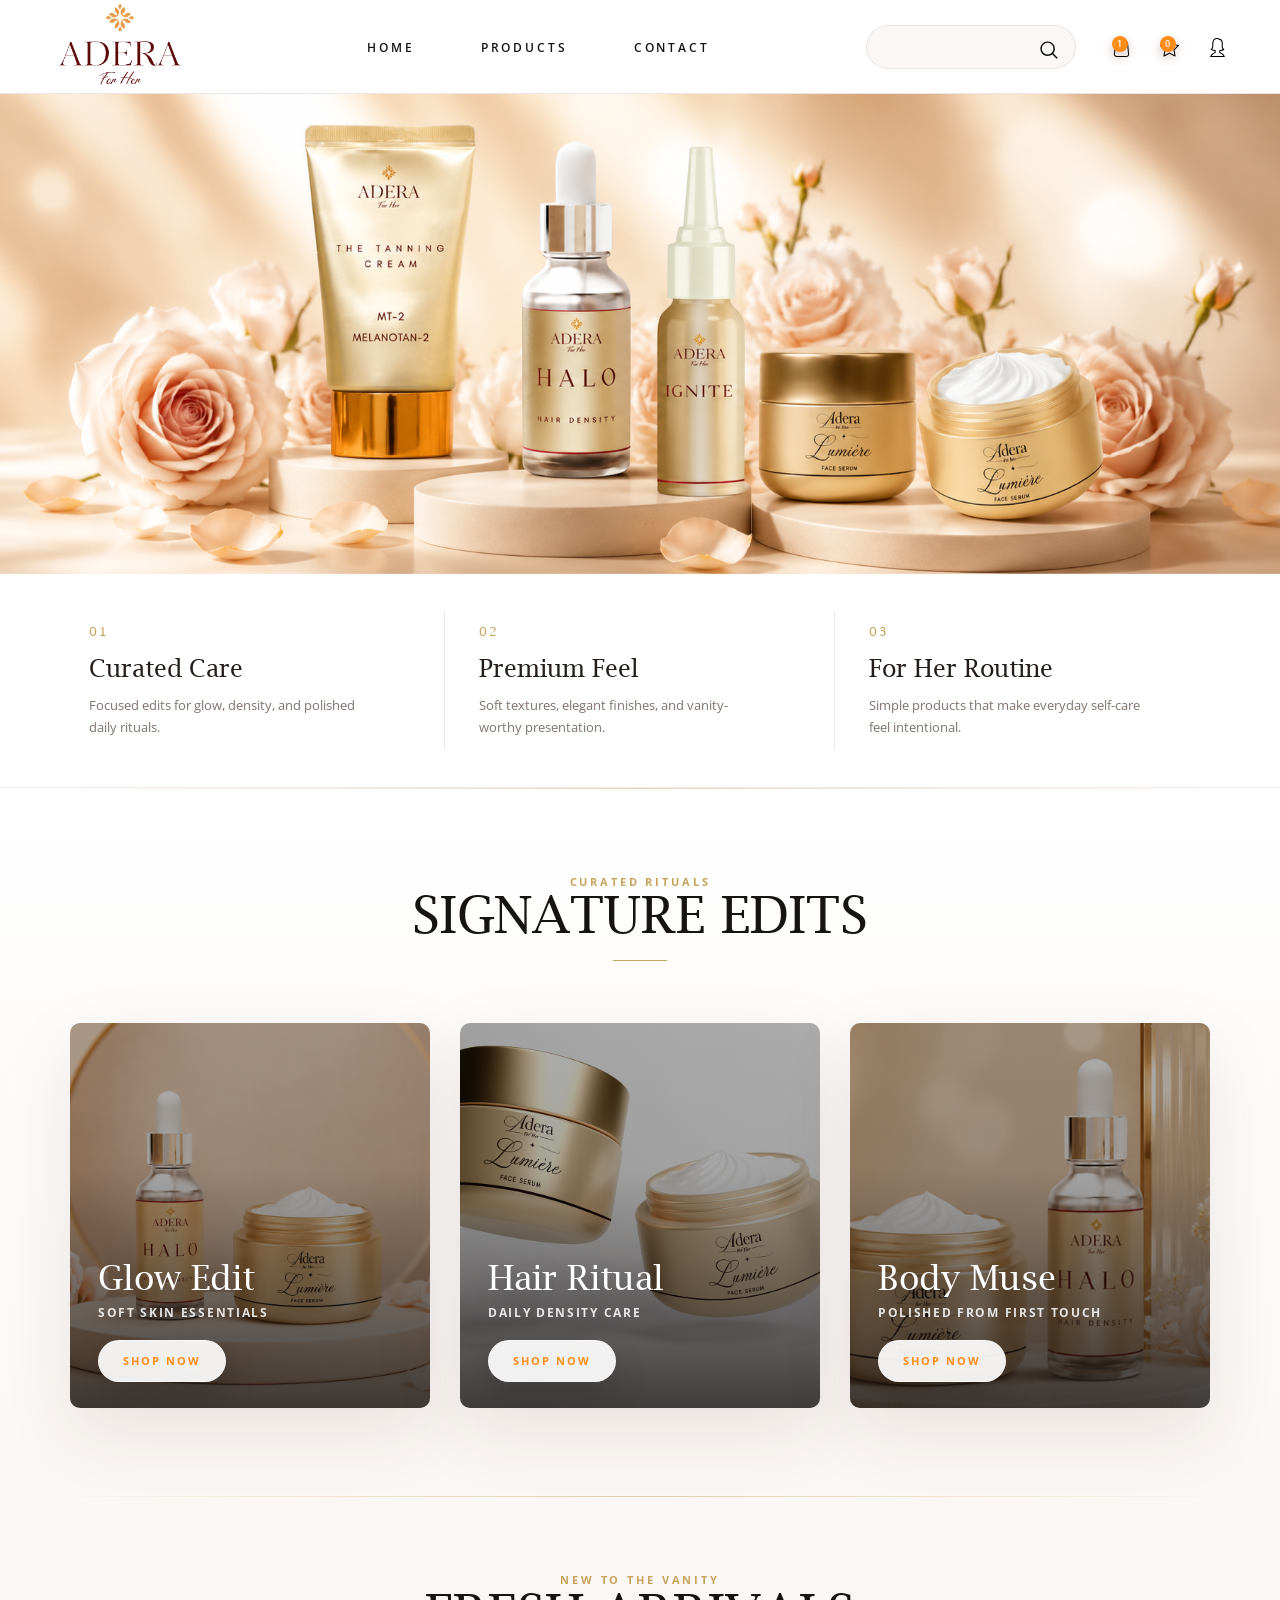
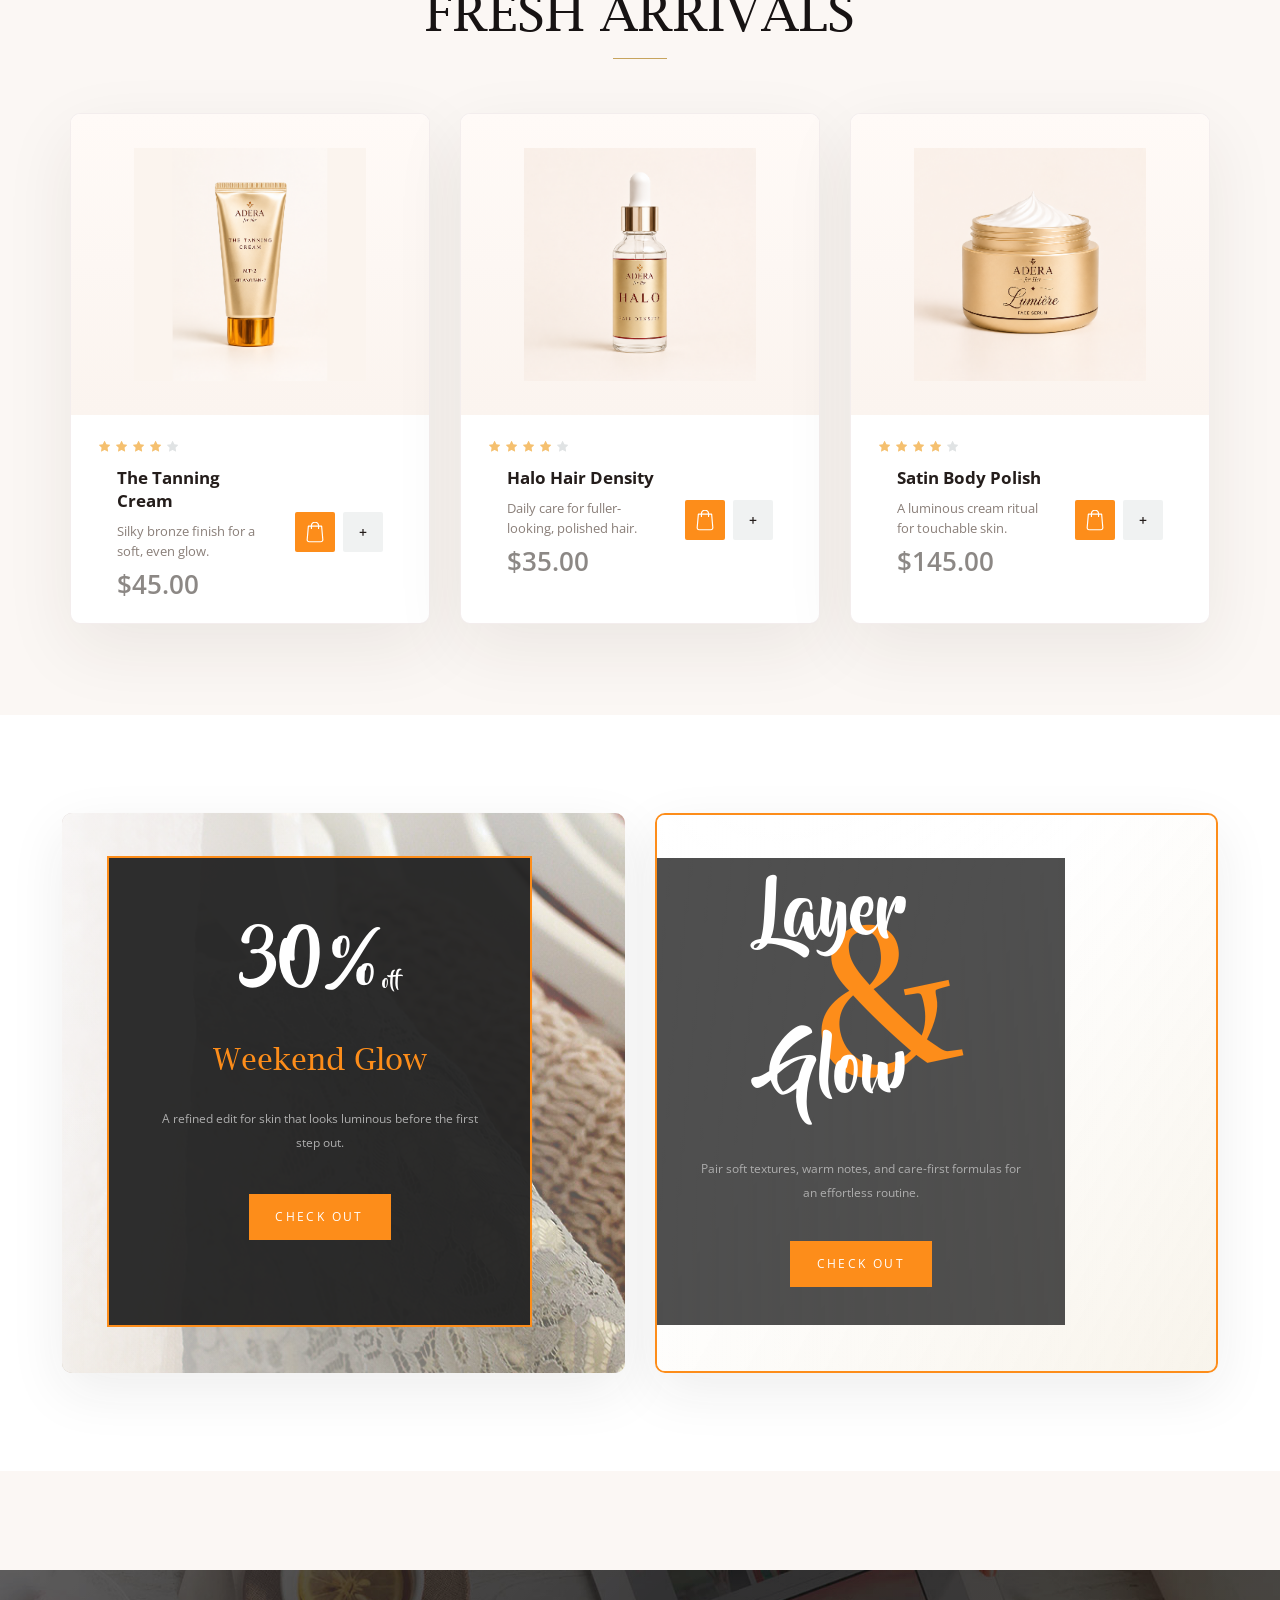
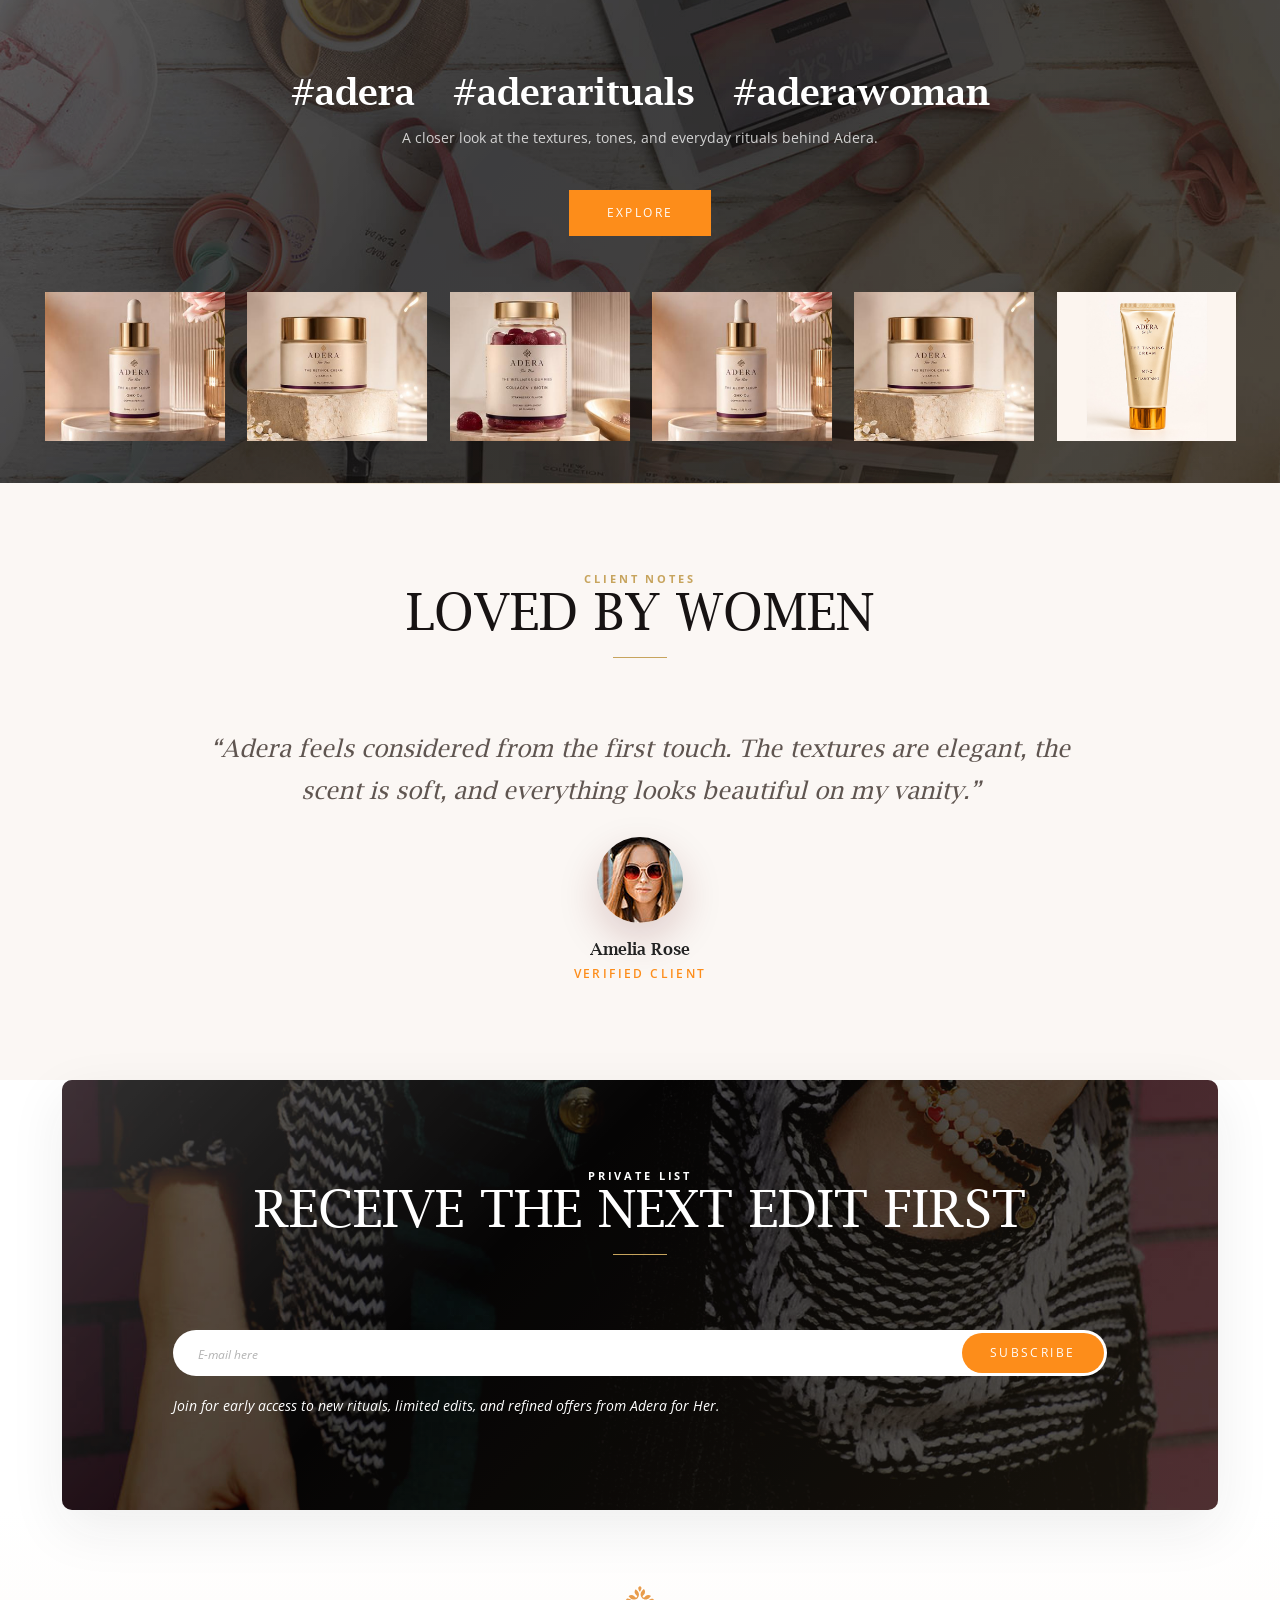
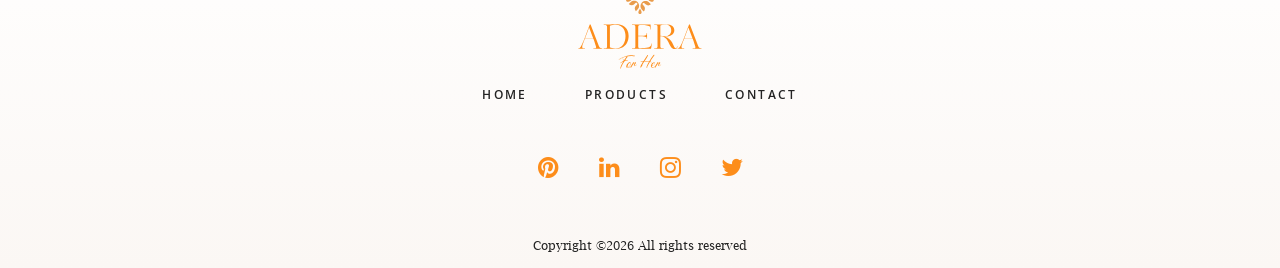
==== commit 3d7fbfb5: "color chnages" ====
--- a/index.html
+++ b/index.html
@@ -24,7 +24,7 @@
 	<header class="header">
 		<div class="header_inner d-flex flex-row align-items-center justify-content-start">
 			<div class="logo"><a href="/">
-				<img src="images/Logo PNG.svg" alt="">
+				<img src="images/Logo PNG.png" alt="">
 			</a></div>
 			<nav class="main_nav">
 				<ul>
--- a/styles/main_styles.css
+++ b/styles/main_styles.css
@@ -252,7 +252,7 @@
 {
 	font-size: 14px;
 	font-weight: 600;
-	color: #5e0a0a;
+	color: #fd8d1a;
 	text-transform: uppercase;
 	letter-spacing: 0.2em;
 }
@@ -268,7 +268,7 @@
 {
 	width: 142px;
 	height: 46px;
-	background: #5e0a0a;
+	background: #fd8d1a;
 	text-align: center;
 	-webkit-transition: all 200ms ease;
 	-moz-transition: all 200ms ease;
@@ -382,7 +382,7 @@
 }
 .main_nav ul li a:hover
 {
-	color: #5e0a0a;
+	color: #fd8d1a;
 }
 
 /*********************************
@@ -465,7 +465,7 @@
 	left: -5px;
 	width: 15px;
 	height: 15px;
-	background: #5e0a0a;
+	background: #fd8d1a;
 	border-radius: 50%;
 }
 .cart_num_inner,
@@ -532,7 +532,7 @@
 }
 .burger_container:hover div
 {
-	background: #5e0a0a;
+	background: #fd8d1a;
 }
 
 /*********************************
@@ -580,7 +580,7 @@
 }
 .home_slider_content_inner
 {
-	background: #5e0a0a;
+	background: #fd8d1a;
 }
 .home_slider_title
 {
@@ -620,7 +620,7 @@
 	right: 60px;
 	width: 45px;
 	height: 45px;
-	background: #5e0a0a;
+	background: #fd8d1a;
 	z-index: 10;
 	border-radius: 50%;
 	cursor: pointer;
@@ -755,7 +755,7 @@
 }
 .menu_close:hover div
 {
-	background: #5e0a0a;
+	background: #fd8d1a;
 }
 .menu .logo
 {
@@ -780,7 +780,7 @@
 }
 .menu_nav ul li a:hover
 {
-	color: #5e0a0a;
+	color: #fd8d1a;
 }
 .menu .search
 {
@@ -843,7 +843,7 @@
 }
 .promo_link:hover a
 {
-	color: #5e0a0a;
+	color: #fd8d1a;
 }
 .promo_content
 {
@@ -973,7 +973,7 @@
 }
 .product_name a:hover
 {
-	color: #5e0a0a;
+	color: #fd8d1a;
 }
 .product_price
 {
@@ -996,7 +996,7 @@
 .product_buy
 {
 	display: inline-block;
-	background: #5e0a0a;
+	background: #fd8d1a;
 	vertical-align: middle;
 	margin-right: 4px;
 	-webkit-transition: all 200ms ease;
@@ -1084,7 +1084,7 @@
 	max-width: 425px;
 	height: 100%;
 	background: rgba(35, 35, 35, 0.95);
-	border: solid 2px #5e0a0a;
+	border: solid 2px #fd8d1a;
 	padding-left: 40px;
 	padding-right: 40px;
 }
@@ -1103,7 +1103,7 @@
 {
 	font-family: 'Lucida', serif;
 	font-size: 30px;
-	color: #5e0a0a;
+	color: #fd8d1a;
 	margin-top: 39px;
 }
 .extra_1_text
@@ -1119,7 +1119,7 @@
 }
 .extra_promo_2
 {
-	border: solid 2px #5e0a0a;
+	border: solid 2px #fd8d1a;
 	padding-top: 43px;
 	padding-bottom: 46px;
 }
@@ -1140,7 +1140,7 @@
 {
 	font-family: 'Lucida', serif;
 	font-size: 200px;
-	color: #5e0a0a;
+	color: #fd8d1a;
 	line-height: 0.75;
 	-webkit-transform: rotate(-12deg);
 	-moz-transform: rotate(-12deg);
@@ -1236,7 +1236,7 @@
 }
 .gallery_title ul li a:hover
 {
-	color: #5e0a0a;
+	color: #fd8d1a;
 }
 .gallery_text
 {
@@ -1303,7 +1303,7 @@
 	text-transform: uppercase;
 	letter-spacing: 0.2em;
 	font-weight: 600;
-	color: #5e0a0a;
+	color: #fd8d1a;
 	margin-top: 4px;
 }
 
@@ -1394,7 +1394,7 @@
 	right: 0;
 	width: 142px;
 	height: 46px;
-	background: #5e0a0a;
+	background: #fd8d1a;
 	color: #FFFFFF;
 	font-size: 12px;
 	letter-spacing: 0.2em;
@@ -1466,7 +1466,7 @@
 }
 .footer_nav ul li a:hover
 {
-	color: #5e0a0a;
+	color: #fd8d1a;
 }
 .footer_social
 {
@@ -1484,7 +1484,7 @@
 .footer_social ul li a i
 {
 	font-size: 24px;
-	color: #5e0a0a;
+	color: #fd8d1a;
 	-webkit-transition: all 200ms ease;
 	-moz-transition: all 200ms ease;
 	-ms-transition: all 200ms ease;
@@ -1510,7 +1510,7 @@
 
 :root
 {
-	--adera-wine: #5e0a0a;
+	--adera-wine: #fd8d1a;
 	--adera-ink: #171313;
 	--adera-gold: #c7a45d;
 	--adera-soft: #f7f2ef;
--- a/styles/responsive.css
+++ b/styles/responsive.css
@@ -548,8 +548,8 @@
 	}
 	.home
 	{
-		height: 700px;
-		min-height: 700px;
+		height: auto;
+		min-height: auto;
 	}
 	.home_slider_content
 	{
@@ -580,8 +580,8 @@
 {
 	.home
 	{
-		height: 720px;
-		min-height: 720px;
+		height: auto;
+		min-height: auto;
 	}
 	.home_slider_content
 	{
